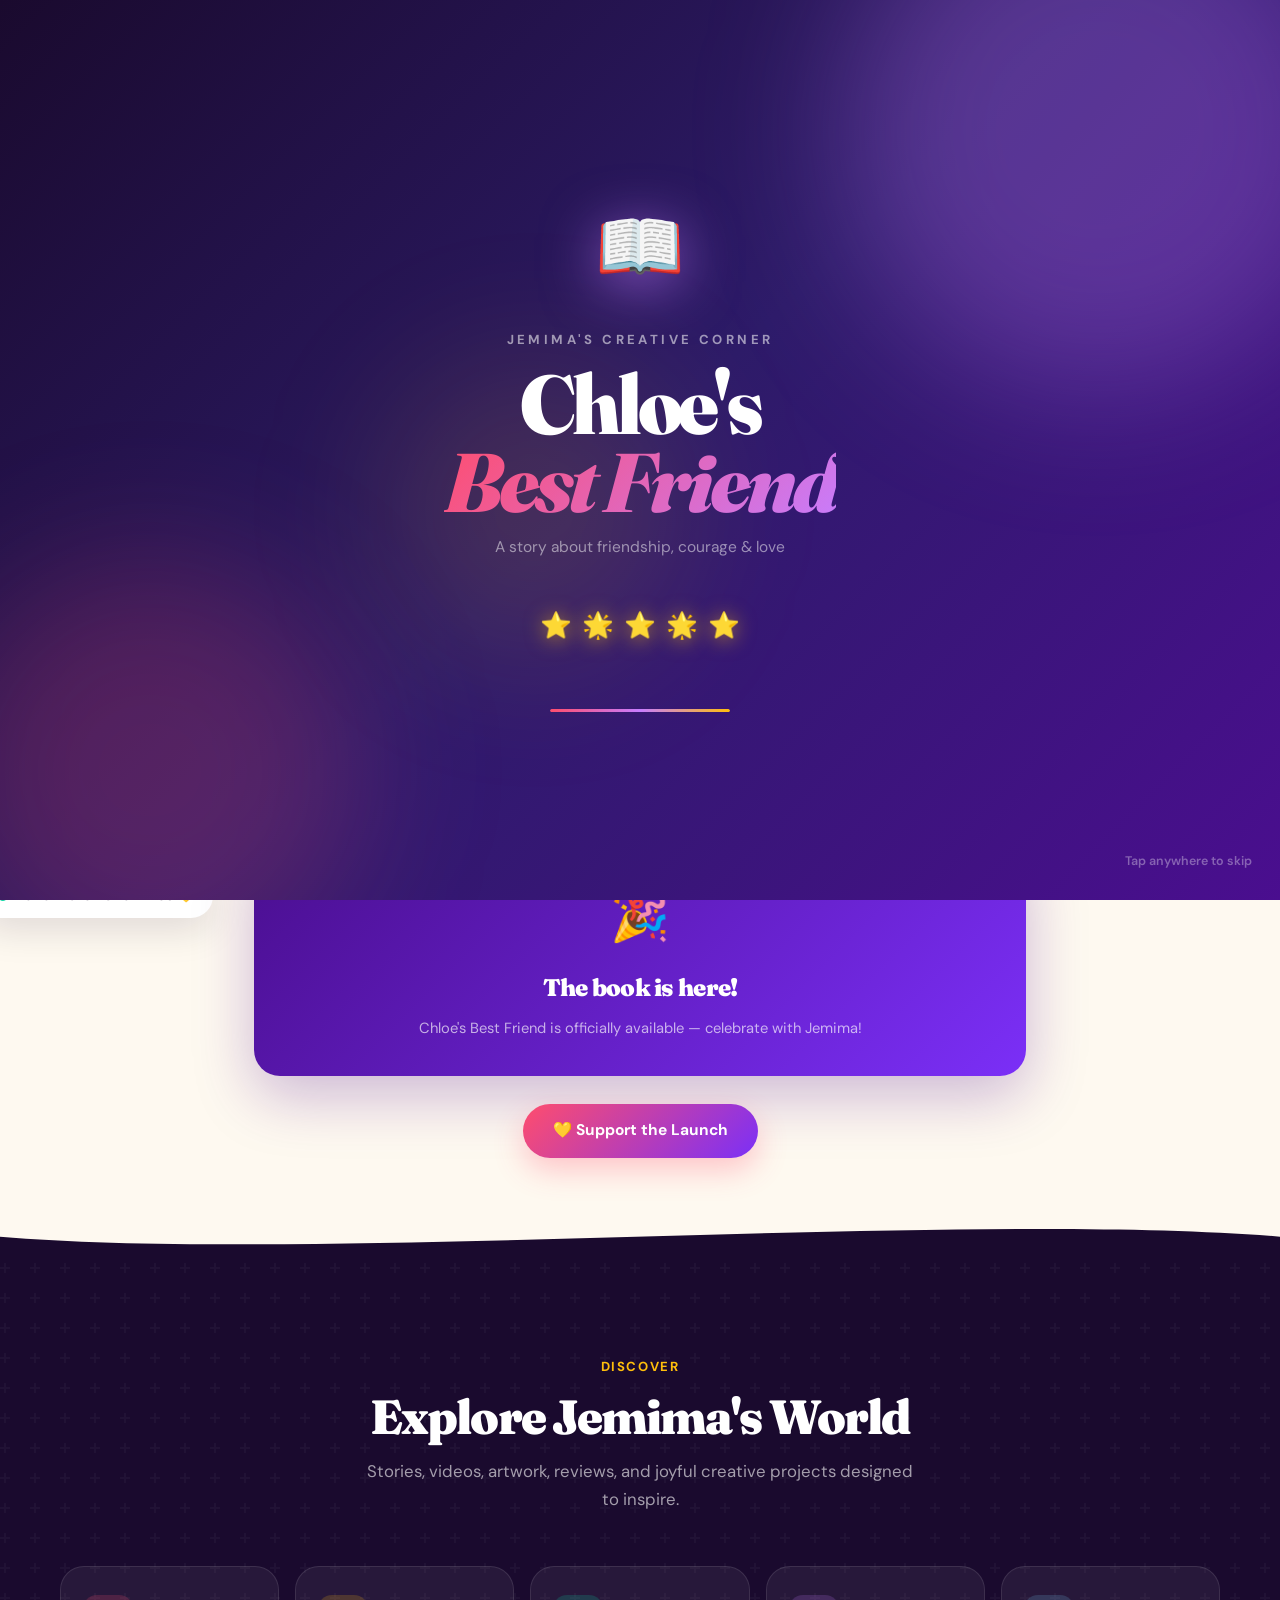
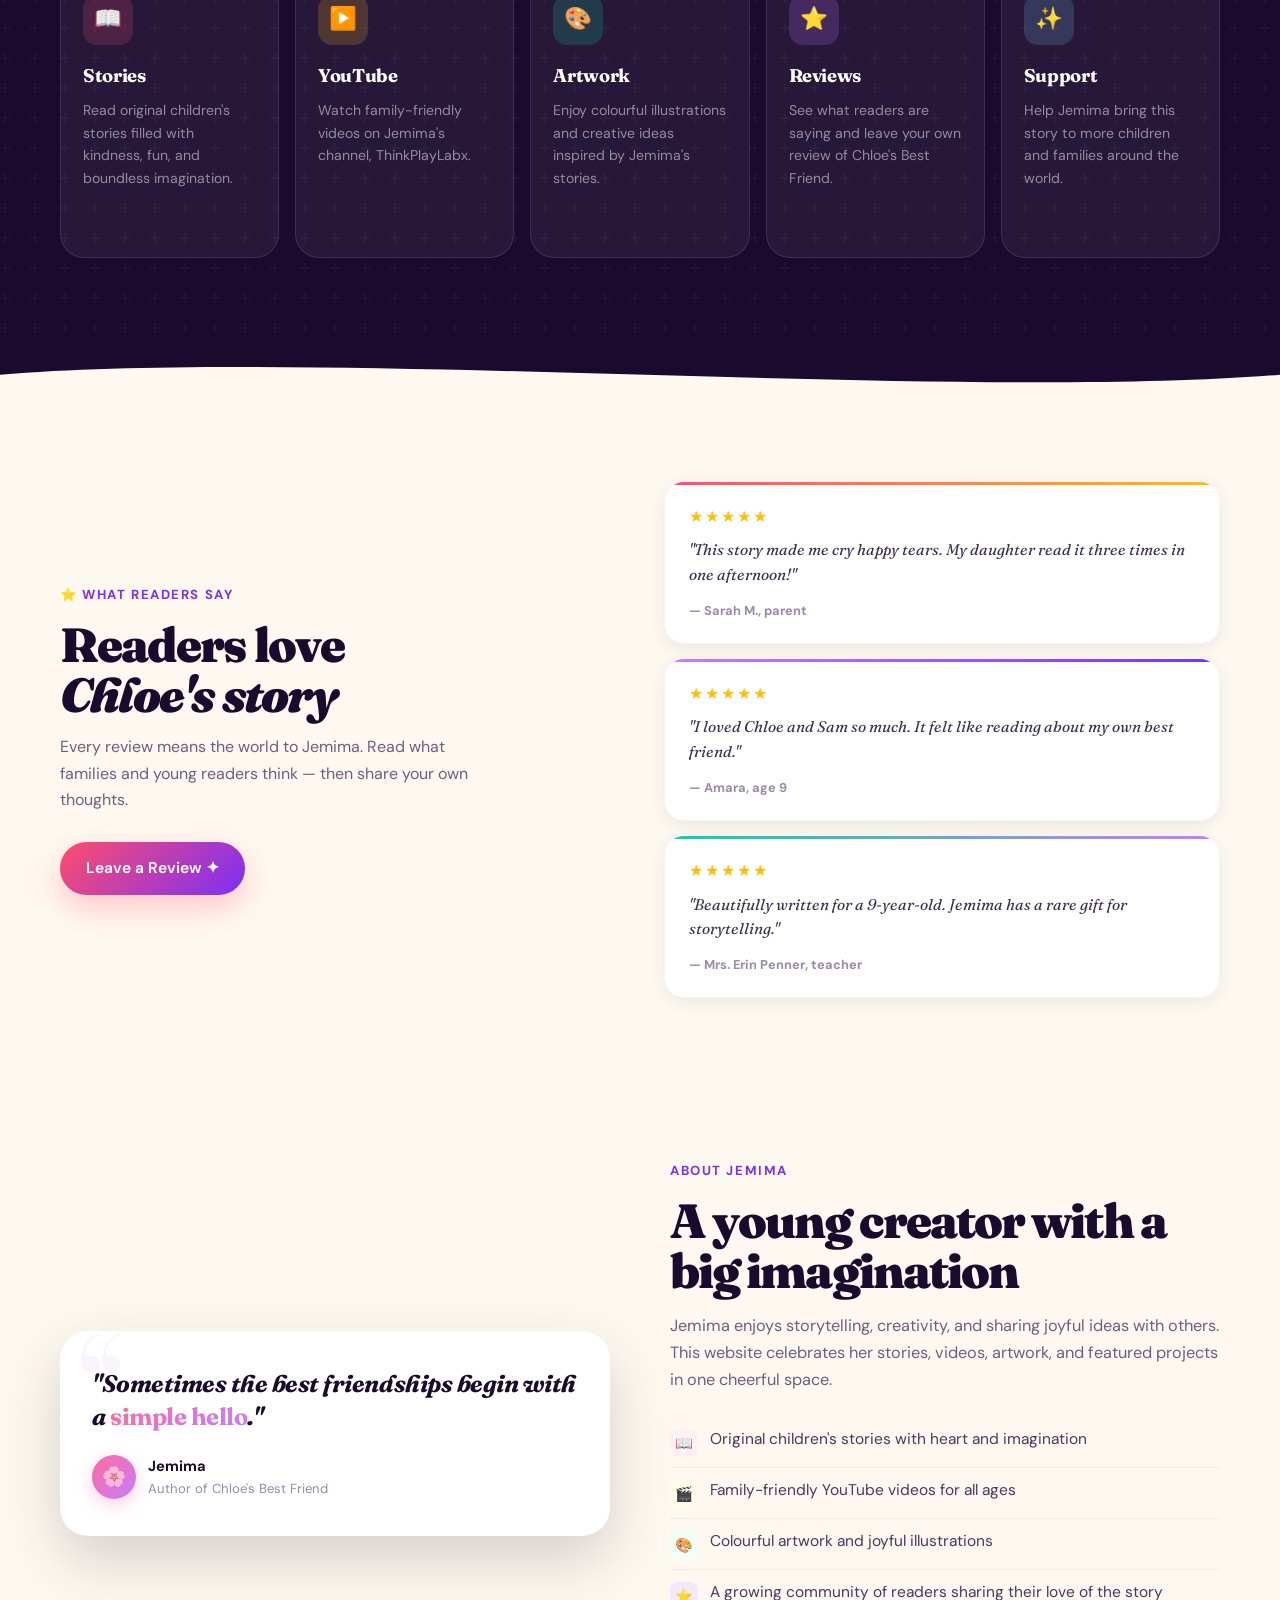
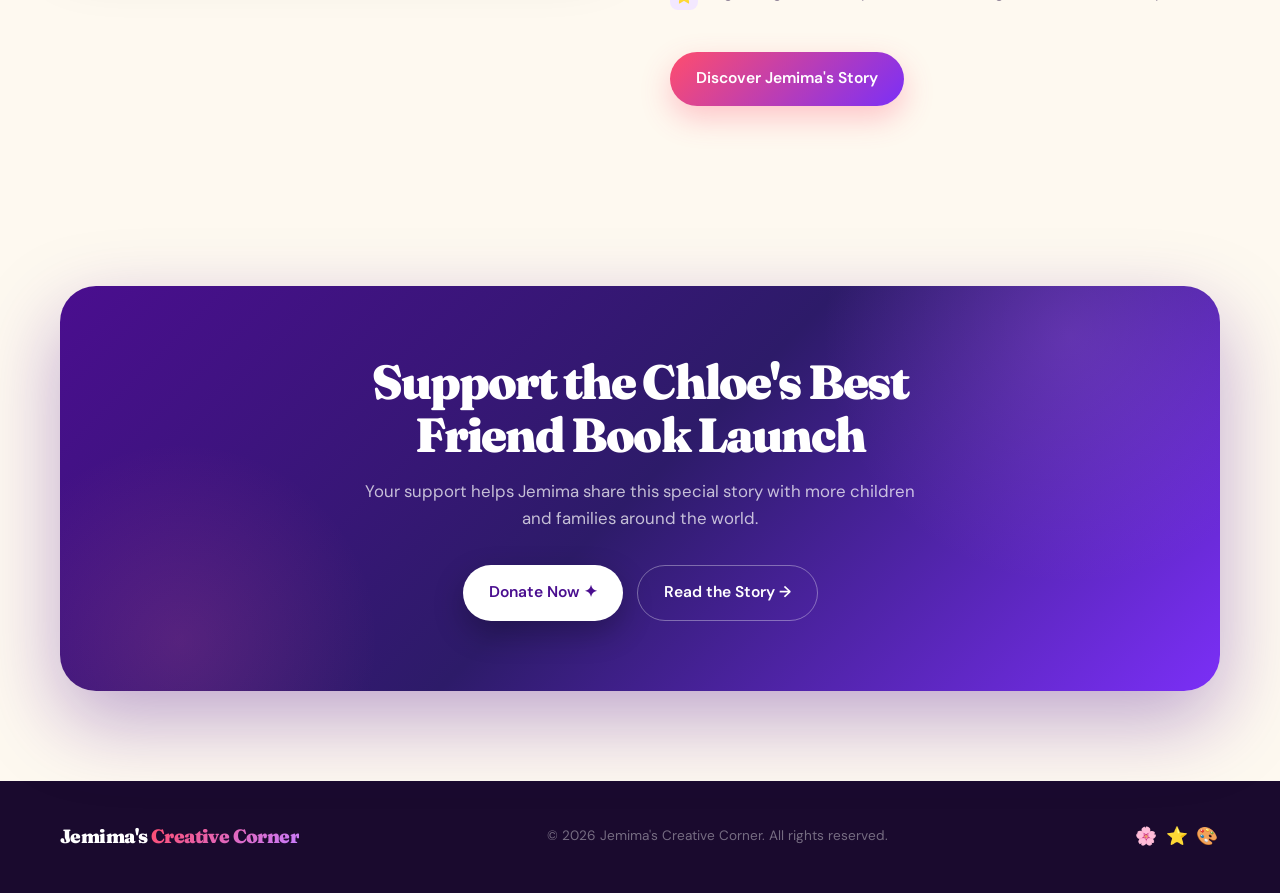
==== index.html @ b4349a03 "Update index.html" ====
<!DOCTYPE html>
<html lang="en">
<head>
  <meta charset="UTF-8" />
  <meta name="viewport" content="width=device-width, initial-scale=1.0" />
  <title>Jemima's Creative Corner</title>
  <link rel="preconnect" href="https://fonts.googleapis.com">
  <link rel="preconnect" href="https://fonts.gstatic.com" crossorigin>
  <link href="https://fonts.googleapis.com/css2?family=Fraunces:ital,wght@0,300;0,400;0,700;0,900;1,300;1,700;1,900&family=DM+Sans:wght@300;400;500;600&display=swap" rel="stylesheet">

  <!-- ══════════════════════════════════════════════
       SPLASH SCREEN STYLES
  ══════════════════════════════════════════════ -->
  <style>
    #splash-screen {
      position: fixed;
      inset: 0;
      z-index: 10000;
      background: linear-gradient(135deg, #1a0a2e 0%, #2d1b69 50%, #4a0e8f 100%);
      display: flex;
      flex-direction: column;
      align-items: center;
      justify-content: center;
      transition: opacity .75s cubic-bezier(.22,1,.36,1), transform .75s cubic-bezier(.22,1,.36,1);
      overflow: hidden;
      cursor: pointer;
    }
    #splash-screen.splash-out {
      opacity: 0;
      transform: scale(1.04);
      pointer-events: none;
    }
    .splash-particle {
      position: absolute;
      border-radius: 50%;
      background: white;
      opacity: 0;
      animation: particleFade ease-in-out infinite;
    }
    @keyframes particleFade {
      0%   { opacity: 0; transform: translateY(0) scale(0); }
      30%  { opacity: .7; }
      100% { opacity: 0; transform: translateY(-140px) scale(1.6); }
    }
    .splash-blob {
      position: absolute;
      border-radius: 50%;
      filter: blur(70px);
      animation: splashBlobDrift ease-in-out infinite alternate;
      pointer-events: none;
    }
    .splash-blob-1 { width: 520px; height: 520px; background: rgba(199,125,255,.28); top:-130px; right:-80px; animation-duration: 7s; }
    .splash-blob-2 { width: 420px; height: 420px; background: rgba(255,77,109,.2); bottom:-80px; left:-60px; animation-duration: 9s; animation-delay:1s; }
    .splash-blob-3 { width: 300px; height: 300px; background: rgba(255,190,11,.12); top:40%; left:30%; animation-duration: 11s; animation-delay:2s; }
    @keyframes splashBlobDrift { from { transform: scale(1) translate(0,0); } to { transform: scale(1.15) translate(24px,18px); } }

    .splash-inner {
      position: relative;
      z-index: 1;
      display: flex;
      flex-direction: column;
      align-items: center;
      text-align: center;
      padding: 0 28px;
    }
    .splash-book {
      font-size: 4.5rem;
      margin-bottom: 22px;
      animation: splashBookIn .9s cubic-bezier(.34,1.56,.64,1) .2s both;
      filter: drop-shadow(0 10px 28px rgba(199,125,255,.6));
    }
    @keyframes splashBookIn {
      from { transform: translateY(40px) scale(.5) rotate(-18deg); opacity: 0; }
      to   { transform: translateY(0) scale(1) rotate(0deg); opacity: 1; }
    }
    .splash-brand {
      font-family: 'DM Sans', sans-serif;
      font-size: .82rem; font-weight: 700;
      letter-spacing: .26em; text-transform: uppercase;
      color: rgba(255,255,255,.55);
      margin-bottom: 16px;
      animation: splashFadeUp .6s cubic-bezier(.22,1,.36,1) .55s both;
    }
    .splash-title {
      font-family: 'Fraunces', serif;
      font-weight: 900;
      font-size: clamp(2.8rem, 9vw, 5.2rem);
      letter-spacing: -.05em;
      line-height: .93;
      color: white;
      margin-bottom: 14px;
      animation: splashFadeUp .7s cubic-bezier(.22,1,.36,1) .7s both;
    }
    .splash-title em {
      font-style: italic;
      background: linear-gradient(135deg, #ff4d6d, #c77dff);
      -webkit-background-clip: text; -webkit-text-fill-color: transparent; background-clip: text;
    }
    .splash-tagline {
      font-size: .97rem;
      color: rgba(255,255,255,.5);
      margin-bottom: 44px;
      animation: splashFadeUp .65s cubic-bezier(.22,1,.36,1) .88s both;
    }
    .splash-stars {
      display: flex; gap: 10px;
      margin-bottom: 10px;
      animation: splashFadeUp .6s cubic-bezier(.22,1,.36,1) 1.05s both;
    }
    .splash-star {
      font-size: 1.6rem;
      animation: splashStarPulse ease-in-out infinite alternate;
      filter: drop-shadow(0 2px 10px rgba(255,190,11,.6));
    }
    .splash-star:nth-child(1){animation-duration:2.2s;}
    .splash-star:nth-child(2){animation-duration:2.9s;animation-delay:.3s;}
    .splash-star:nth-child(3){animation-duration:2.5s;animation-delay:.6s;}
    .splash-star:nth-child(4){animation-duration:3.1s;animation-delay:.15s;}
    .splash-star:nth-child(5){animation-duration:2.7s;animation-delay:.45s;}
    @keyframes splashStarPulse { from{transform:rotate(-12deg) scale(.9);}to{transform:rotate(12deg) scale(1.2);} }

    .splash-loader {
      width: 180px; height: 3px;
      background: rgba(255,255,255,.14);
      border-radius: 999px;
      overflow: hidden;
      margin-top: 52px;
      animation: splashFadeUp .5s cubic-bezier(.22,1,.36,1) 1.2s both;
    }
    .splash-loader-bar {
      height: 100%;
      background: linear-gradient(90deg, #ff4d6d, #c77dff, #ffbe0b);
      border-radius: 999px;
      width: 0%;
      animation: loaderFill 2s cubic-bezier(.22,1,.36,1) 1.2s forwards;
    }
    @keyframes loaderFill { to { width: 100%; } }
    .splash-skip {
      position: absolute;
      bottom: 28px; right: 28px;
      font-family: 'DM Sans', sans-serif;
      font-size: .78rem; font-weight: 600;
      color: rgba(255,255,255,.35);
      animation: splashFadeUp .5s cubic-bezier(.22,1,.36,1) 1.5s both;
    }
    @keyframes splashFadeUp {
      from { opacity: 0; transform: translateY(20px); }
      to   { opacity: 1; transform: translateY(0); }
    }
  </style>

  <style>
    /* ── DESIGN TOKENS ─────────────────────────────── */
    :root {
      --ink:        #1a0a2e;
      --cream:      #fef9f0;
      --blush:      #ff6b9d;
      --coral:      #ff4d6d;
      --sun:        #ffbe0b;
      --sky:        #74c7ec;
      --mint:       #06d6a0;
      --lavender:   #c77dff;
      --purple:     #7b2ff7;
      --purple-deep:#4a0e8f;
      --white:      #ffffff;
      --r-xl:  28px;
      --r-2xl: 40px;
      --r-pill:999px;
      --shadow-sm: 0 4px 16px rgba(26,10,46,.08);
      --shadow-md: 0 12px 36px rgba(26,10,46,.13);
      --shadow-lg: 0 24px 60px rgba(26,10,46,.18);
      --ease-bounce: cubic-bezier(.34,1.56,.64,1);
      --ease-out:    cubic-bezier(.22,1,.36,1);
    }

    *, *::before, *::after { box-sizing: border-box; margin: 0; padding: 0; }
    html { scroll-behavior: smooth; }
    body {
      font-family: 'DM Sans', sans-serif;
      background: var(--cream);
      color: var(--ink);
      line-height: 1.65;
      overflow-x: hidden;
      -webkit-font-smoothing: antialiased;
    }
    a { text-decoration: none; color: inherit; }
    img { max-width: 100%; display: block; }

    body::before {
      content: '';
      position: fixed; inset: 0;
      background-image: url("data:image/svg+xml,%3Csvg viewBox='0 0 256 256' xmlns='http://www.w3.org/2000/svg'%3E%3Cfilter id='noise'%3E%3CfeTurbulence type='fractalNoise' baseFrequency='0.9' numOctaves='4' stitchTiles='stitch'/%3E%3C/filter%3E%3Crect width='100%25' height='100%25' filter='url(%23noise)' opacity='0.04'/%3E%3C/svg%3E");
      pointer-events: none; z-index: 9999; opacity: .6;
    }

    .wrap { width: min(1160px, 92%); margin: auto; }

    /* ── HEADER ── */
    .site-header { position: sticky; top: 0; z-index: 200; }
    .header-inner {
      margin: 12px auto;
      width: min(1100px, 92%);
      background: rgba(255,255,255,.72);
      backdrop-filter: blur(24px) saturate(180%);
      -webkit-backdrop-filter: blur(24px) saturate(180%);
      border: 1px solid rgba(255,255,255,.8);
      border-radius: var(--r-pill);
      padding: 10px 10px 10px 26px;
      display: flex;
      justify-content: space-between;
      align-items: center;
      box-shadow: 0 8px 32px rgba(26,10,46,.10), 0 0 0 1px rgba(255,255,255,.5);
      gap: 16px;
    }
    .logo { font-family: 'Fraunces', serif; font-weight: 900; font-size: 1.3rem; color: var(--purple-deep); letter-spacing: -.03em; white-space: nowrap; flex-shrink: 0; }
    .logo span { background: linear-gradient(135deg, var(--coral), var(--lavender)); -webkit-background-clip: text; -webkit-text-fill-color: transparent; background-clip: text; }
    nav { display: flex; align-items: center; gap: 4px; flex-wrap: wrap; }
    nav a { font-size: .9rem; font-weight: 600; color: var(--ink); padding: 9px 18px; border-radius: var(--r-pill); transition: background .2s, color .2s; opacity: .75; }
    nav a:hover { background: rgba(123,47,247,.08); color: var(--purple); opacity: 1; }
    .nav-cta {
      background: linear-gradient(135deg, var(--coral), var(--purple)) !important;
      color: white !important; opacity: 1 !important;
      box-shadow: 0 6px 20px rgba(255,77,109,.3);
      transition: transform .2s var(--ease-bounce), box-shadow .2s !important;
    }
    .nav-cta:hover { transform: translateY(-2px); box-shadow: 0 10px 28px rgba(255,77,109,.4) !important; }

    /* ── HERO ── */
    .hero { position: relative; padding: 80px 0 90px; overflow: hidden; }
    .hero::before { content: ''; position: absolute; width: 700px; height: 700px; border-radius: 50%; background: radial-gradient(circle, rgba(199,125,255,.22) 0%, transparent 70%); top: -200px; right: -150px; pointer-events: none; animation: blobDrift 10s ease-in-out infinite alternate; }
    .hero::after { content: ''; position: absolute; width: 500px; height: 500px; border-radius: 50%; background: radial-gradient(circle, rgba(255,107,157,.18) 0%, transparent 70%); bottom: -150px; left: -100px; pointer-events: none; animation: blobDrift 13s ease-in-out infinite alternate-reverse; }
    @keyframes blobDrift { from { transform: translate(0,0) scale(1); } to { transform: translate(30px,20px) scale(1.06); } }

    .hero-grid { display: grid; grid-template-columns: 1fr 1fr; gap: 48px; align-items: center; position: relative; z-index: 1; }

    .hero-eyebrow { display: inline-flex; align-items: center; gap: 8px; background: linear-gradient(135deg, #fff0f5, #f3e8ff); border: 1px solid rgba(199,125,255,.3); color: var(--purple); padding: 8px 18px; border-radius: var(--r-pill); font-size: .85rem; font-weight: 600; margin-bottom: 22px; box-shadow: var(--shadow-sm); animation: slideDown .6s var(--ease-out) both; }
    .hero-eyebrow::before { content: '✦'; font-size: .7rem; animation: spin 4s linear infinite; }
    @keyframes spin { to { transform: rotate(360deg); } }

    .hero-h1 { font-family: 'Fraunces', serif; font-weight: 900; font-size: clamp(2.6rem, 5vw, 4.2rem); line-height: 1.0; letter-spacing: -.04em; color: var(--ink); margin-bottom: 20px; animation: slideDown .7s var(--ease-out) .1s both; }
    .hero-h1 em { font-style: italic; background: linear-gradient(135deg, var(--coral) 0%, var(--lavender) 100%); -webkit-background-clip: text; -webkit-text-fill-color: transparent; background-clip: text; }

    .hero-sub { font-size: 1.08rem; color: #6b6080; max-width: 500px; margin-bottom: 36px; font-weight: 400; animation: slideDown .7s var(--ease-out) .2s both; }

    .hero-btns { display: flex; gap: 14px; flex-wrap: wrap; animation: slideDown .7s var(--ease-out) .3s both; }

    /* ── BUTTONS ── */
    .btn { display: inline-flex; align-items: center; gap: 8px; padding: 14px 26px; border-radius: var(--r-pill); font-weight: 600; font-size: .975rem; font-family: 'DM Sans', sans-serif; transition: transform .25s var(--ease-bounce), box-shadow .25s; border: none; cursor: pointer; }
    .btn-primary { background: linear-gradient(135deg, var(--coral), var(--purple)); color: white; box-shadow: 0 12px 30px rgba(255,77,109,.30); }
    .btn-primary:hover { transform: translateY(-3px) scale(1.02); box-shadow: 0 18px 40px rgba(255,77,109,.38); }
    .btn-ghost { background: white; color: var(--ink); border: 1.5px solid rgba(26,10,46,.12); box-shadow: var(--shadow-sm); }
    .btn-ghost:hover { transform: translateY(-3px); box-shadow: var(--shadow-md); border-color: rgba(26,10,46,.2); }
    .btn-icon { width: 22px; height: 22px; display: inline-flex; align-items: center; justify-content: center; background: rgba(255,255,255,.25); border-radius: 50%; font-size: .75rem; }
    .btn-white { background: white; color: var(--purple-deep); box-shadow: 0 12px 30px rgba(0,0,0,.25); }
    .btn-white:hover { transform: translateY(-3px) scale(1.02); box-shadow: 0 18px 40px rgba(0,0,0,.3); }
    .btn-outline { background: transparent; color: white; border: 1.5px solid rgba(255,255,255,.35); }
    .btn-outline:hover { background: rgba(255,255,255,.1); transform: translateY(-3px); }

    /* ── HERO CARD ── */
    .hero-card { background: white; border-radius: 32px; padding: 36px; box-shadow: var(--shadow-lg), 0 0 0 1px rgba(255,255,255,.9); position: relative; overflow: hidden; animation: slideUp .8s var(--ease-out) .2s both; }
    .hero-card::before { content: ''; position: absolute; inset: 0; background: linear-gradient(135deg, rgba(255,190,11,.06), rgba(199,125,255,.08)); pointer-events: none; }
    .hero-card-badge { display: inline-flex; align-items: center; gap: 6px; background: linear-gradient(135deg, var(--sun), #ff9e00); color: #3d2000; padding: 6px 14px; border-radius: var(--r-pill); font-size: .8rem; font-weight: 700; margin-bottom: 18px; box-shadow: 0 6px 18px rgba(255,190,11,.35); }
    .hero-card h2 { font-family: 'Fraunces', serif; font-size: 2rem; font-weight: 900; letter-spacing: -.03em; color: var(--ink); margin-bottom: 12px; line-height: 1.1; }
    .hero-card p { color: #6b6080; font-size: .97rem; margin-bottom: 24px; }
    .hero-card-deco { position: absolute; bottom: -20px; right: -20px; width: 120px; height: 120px; background: linear-gradient(135deg, var(--lavender), var(--sky)); border-radius: 50%; opacity: .12; }

    /* ── FLOATING EMOJIS ── */
    .floats { position: fixed; inset: 0; pointer-events: none; z-index: 0; overflow: hidden; }
    .float { position: absolute; font-size: 1.8rem; animation: floatUp linear infinite; opacity: 0; }
    .float:nth-child(1){left:5%;  animation-duration:8s;  animation-delay:0s;   font-size:1.4rem;}
    .float:nth-child(2){left:20%; animation-duration:11s; animation-delay:2s;   font-size:2.2rem;}
    .float:nth-child(3){left:80%; animation-duration:9s;  animation-delay:1s;   font-size:1.6rem;}
    .float:nth-child(4){left:92%; animation-duration:12s; animation-delay:3.5s; font-size:1.3rem;}
    .float:nth-child(5){left:55%; animation-duration:10s; animation-delay:5s;   font-size:1.9rem;}
    @keyframes floatUp { 0%{transform:translateY(100vh) rotate(0deg);opacity:0;} 10%{opacity:.5;} 90%{opacity:.4;} 100%{transform:translateY(-120px) rotate(360deg);opacity:0;} }

    /* ── SECTION SHARED ── */
    .section { padding: 90px 0; }
    .section-eyebrow { display: inline-block; font-size: .82rem; font-weight: 700; text-transform: uppercase; letter-spacing: .12em; color: var(--purple); margin-bottom: 14px; }
    .section-title { font-family: 'Fraunces', serif; font-size: clamp(2rem, 4vw, 3rem); font-weight: 900; letter-spacing: -.04em; color: var(--ink); line-height: 1.05; margin-bottom: 16px; }
    .section-sub { color: #6b6080; font-size: 1.05rem; max-width: 560px; }
    .text-center { text-align: center; }
    .text-center .section-sub { margin: 0 auto; }

    /* ── WAVE ── */
    .wave-divider { line-height: 0; overflow: hidden; }
    .wave-divider svg { display: block; width: 100%; }

    /* ── COUNTDOWN ── */
    .countdown-section {
      background: var(--cream);
      padding: 60px 0 52px;
      position: relative;
      overflow: hidden;
    }
    .countdown-section::before {
      content: '';
      position: absolute;
      width: 600px; height: 300px; border-radius: 50%;
      background: radial-gradient(circle, rgba(199,125,255,.1) 0%, transparent 70%);
      top: -100px; right: -80px; pointer-events: none;
    }
    .countdown-inner { max-width: 820px; margin: 0 auto; padding: 0 24px; text-align: center; position: relative; z-index: 1; }

    .countdown-eyebrow {
      display: inline-flex; align-items: center; gap: 8px;
      background: linear-gradient(135deg, #fff0f5, #f3e8ff);
      border: 1px solid rgba(199,125,255,.3);
      color: var(--purple);
      padding: 7px 18px; border-radius: 999px;
      font-size: .82rem; font-weight: 700; letter-spacing: .05em;
      margin-bottom: 20px;
      box-shadow: var(--shadow-sm);
      animation: cdownPulse 2.8s ease-in-out infinite;
    }
    @keyframes cdownPulse { 0%,100%{box-shadow:0 4px 16px rgba(199,125,255,.15);}50%{box-shadow:0 4px 32px rgba(199,125,255,.4);} }

    .countdown-title { font-family: 'Fraunces', serif; font-weight: 900; font-size: clamp(1.6rem, 3.5vw, 2.4rem); letter-spacing: -.04em; color: var(--ink); line-height: 1.1; margin-bottom: 36px; }
    .countdown-title em { font-style: italic; background: linear-gradient(135deg, var(--coral), var(--lavender)); -webkit-background-clip: text; -webkit-text-fill-color: transparent; background-clip: text; }

    .countdown-grid { display: flex; align-items: center; justify-content: center; gap: 14px; flex-wrap: wrap; margin-bottom: 36px; }

    .countdown-unit {
      background: white;
      border-radius: 22px;
      padding: 24px 22px 18px;
      min-width: 116px;
      box-shadow: var(--shadow-md);
      border: 1px solid rgba(199,125,255,.1);
      position: relative; overflow: hidden;
      transition: transform .3s var(--ease-bounce);
    }
    .countdown-unit:hover { transform: translateY(-5px); }
    .countdown-unit::after { content: ''; position: absolute; top: 0; left: 0; right: 0; height: 3px; background: linear-gradient(90deg, var(--coral), var(--lavender)); }

    .unit-num {
      font-family: 'Fraunces', serif; font-weight: 900;
      font-size: 3.2rem; letter-spacing: -.06em; line-height: 1;
      background: linear-gradient(135deg, var(--purple-deep), var(--purple));
      -webkit-background-clip: text; -webkit-text-fill-color: transparent; background-clip: text;
      margin-bottom: 8px;
      transition: transform .18s var(--ease-bounce);
    }
    .unit-num.flip { transform: scale(1.2); }
    .unit-label { font-size: .72rem; font-weight: 700; text-transform: uppercase; letter-spacing: .14em; color: #b0a0c8; }
    .countdown-sep { font-family: 'Fraunces', serif; font-weight: 900; font-size: 2.6rem; color: rgba(199,125,255,.35); line-height: 1; padding-bottom: 22px; animation: sepBlink 1s step-end infinite; }
    @keyframes sepBlink { 0%,100%{opacity:1;}50%{opacity:.15;} }

    .countdown-launched { display: none; padding: 36px; background: linear-gradient(135deg, var(--purple-deep), var(--purple)); border-radius: 26px; box-shadow: 0 20px 60px rgba(74,14,143,.28); margin-bottom: 28px; }
    .countdown-launched.show { display: block; }
    .launched-emoji { font-size: 3rem; display: block; margin-bottom: 12px; }
    .launched-text { font-family: 'Fraunces', serif; font-size: 1.5rem; font-weight: 900; color: white; letter-spacing: -.03em; }
    .launched-sub { font-size: .92rem; color: rgba(255,255,255,.65); margin-top: 8px; }

    .countdown-cta { display: inline-flex; align-items: center; gap: 8px; padding: 14px 30px; border-radius: 999px; background: linear-gradient(135deg, var(--coral), var(--purple)); color: white; font-family: 'DM Sans', sans-serif; font-weight: 700; font-size: .97rem; box-shadow: 0 12px 30px rgba(255,77,109,.3); transition: transform .25s var(--ease-bounce), box-shadow .25s; text-decoration: none; }
    .countdown-cta:hover { transform: translateY(-3px); box-shadow: 0 20px 44px rgba(255,77,109,.4); }

    @media(max-width:540px){
      .countdown-unit{min-width:78px;padding:18px 12px 12px;}
      .unit-num{font-size:2.4rem;}
      .countdown-sep{font-size:1.8rem;}
    }

    /* ── EXPLORE ── */
    .explore-section { background: var(--ink); padding: 90px 0; position: relative; overflow: hidden; }
    .explore-section::before { content: ''; position: absolute; inset: 0; background: url("data:image/svg+xml,%3Csvg width='60' height='60' viewBox='0 0 60 60' xmlns='http://www.w3.org/2000/svg'%3E%3Cg fill='none' fill-rule='evenodd'%3E%3Cg fill='%23ffffff' fill-opacity='0.03'%3E%3Cpath d='M36 34v-4h-2v4h-4v2h4v4h2v-4h4v-2h-4zm0-30V0h-2v4h-4v2h4v4h2V6h4V4h-4zM6 34v-4H4v4H0v2h4v4h2v-4h4v-2H6zM6 4V0H4v4H0v2h4v4h2V6h4V4H6z'/%3E%3C/g%3E%3C/g%3E%3C/svg%3E"); }
    .explore-section .section-title { color: white; }
    .explore-section .section-eyebrow { color: var(--sun); }
    .explore-section .section-sub { color: rgba(255,255,255,.6); }

    .cards-grid { display: grid; grid-template-columns: repeat(5, 1fr); gap: 16px; margin-top: 52px; }

    .exp-card { background: rgba(255,255,255,.06); border: 1px solid rgba(255,255,255,.1); border-radius: 24px; padding: 28px 22px; transition: transform .3s var(--ease-bounce), background .3s, border-color .3s; position: relative; overflow: hidden; cursor: pointer; }
    .exp-card::after { content: ''; position: absolute; inset: 0; border-radius: 24px; opacity: 0; transition: opacity .3s; }
    .exp-card:nth-child(1)::after{background:linear-gradient(135deg,rgba(255,77,109,.15),transparent);}
    .exp-card:nth-child(2)::after{background:linear-gradient(135deg,rgba(255,190,11,.12),transparent);}
    .exp-card:nth-child(3)::after{background:linear-gradient(135deg,rgba(6,214,160,.12),transparent);}
    .exp-card:nth-child(4)::after{background:linear-gradient(135deg,rgba(199,125,255,.15),transparent);}
    .exp-card:nth-child(5)::after{background:linear-gradient(135deg,rgba(116,199,236,.15),transparent);}
    .exp-card:hover{transform:translateY(-6px);border-color:rgba(255,255,255,.25);}
    .exp-card:hover::after{opacity:1;}

    .exp-card-icon { width: 50px; height: 50px; border-radius: 14px; display: flex; align-items: center; justify-content: center; font-size: 1.4rem; margin-bottom: 16px; }
    .exp-card:nth-child(1) .exp-card-icon{background:rgba(255,77,109,.18);}
    .exp-card:nth-child(2) .exp-card-icon{background:rgba(255,190,11,.18);}
    .exp-card:nth-child(3) .exp-card-icon{background:rgba(6,214,160,.18);}
    .exp-card:nth-child(4) .exp-card-icon{background:rgba(199,125,255,.18);}
    .exp-card:nth-child(5) .exp-card-icon{background:rgba(116,199,236,.18);}

    .exp-card h3 { font-family: 'Fraunces', serif; font-size: 1.15rem; font-weight: 700; color: white; margin-bottom: 8px; letter-spacing: -.02em; }
    .exp-card p { color: rgba(255,255,255,.5); font-size: .88rem; line-height: 1.6; }
    .exp-card-arrow { display: inline-flex; align-items: center; gap: 6px; font-size: .83rem; font-weight: 600; margin-top: 16px; opacity: 0; transform: translateX(-8px); transition: opacity .3s, transform .3s; }
    .exp-card:nth-child(1) .exp-card-arrow{color:#ff8fab;}
    .exp-card:nth-child(2) .exp-card-arrow{color:var(--sun);}
    .exp-card:nth-child(3) .exp-card-arrow{color:var(--mint);}
    .exp-card:nth-child(4) .exp-card-arrow{color:var(--lavender);}
    .exp-card:nth-child(5) .exp-card-arrow{color:var(--sky);}
    .exp-card:hover .exp-card-arrow{opacity:1;transform:translateX(0);}

    /* ── REVIEWS TEASER ── */
    .reviews-teaser {
      background: var(--cream);
      padding: 80px 0 72px;
    }
    .reviews-teaser-inner {
      display: grid;
      grid-template-columns: 1fr 1fr;
      gap: 48px;
      align-items: center;
    }
    .teaser-left .section-eyebrow { display: block; margin-bottom: 14px; }
    .teaser-left .section-title { margin-bottom: 14px; }
    .teaser-left p { color: #6b6080; font-size: 1rem; margin-bottom: 28px; max-width: 420px; }

    .teaser-cards { display: flex; flex-direction: column; gap: 14px; }

    .teaser-review {
      background: white;
      border-radius: 20px;
      padding: 22px 24px;
      box-shadow: var(--shadow-sm);
      border: 1px solid rgba(199,125,255,.1);
      position: relative; overflow: hidden;
      animation: teaserFloat ease-in-out infinite alternate;
    }
    .teaser-review:nth-child(1){ animation-duration: 4s; }
    .teaser-review:nth-child(2){ animation-duration: 5.2s; animation-delay: .8s; }
    .teaser-review:nth-child(3){ animation-duration: 4.6s; animation-delay: .4s; }
    @keyframes teaserFloat { from{transform:translateY(0);}to{transform:translateY(-6px);} }

    .teaser-review::before { content: ''; position: absolute; top: 0; left: 0; right: 0; height: 3px; }
    .teaser-review:nth-child(1)::before{background:linear-gradient(90deg,var(--coral),var(--sun));}
    .teaser-review:nth-child(2)::before{background:linear-gradient(90deg,var(--lavender),var(--purple));}
    .teaser-review:nth-child(3)::before{background:linear-gradient(90deg,var(--mint),var(--lavender));}

    .teaser-stars { color: var(--sun); font-size: 1rem; letter-spacing: 2px; margin-bottom: 8px; }
    .teaser-text { font-family: 'Fraunces', serif; font-style: italic; font-size: .97rem; color: #3d2f54; line-height: 1.6; margin-bottom: 12px; }
    .teaser-author { font-size: .8rem; font-weight: 700; color: #9988b0; }

    /* ── ABOUT ── */
    .about-section { background: var(--cream); padding: 90px 0; }
    .about-grid { display: grid; grid-template-columns: 1fr 1fr; gap: 60px; align-items: center; }
    .about-quote-card { background: white; border-radius: 28px; padding: 36px 32px; box-shadow: var(--shadow-lg); position: relative; overflow: hidden; }
    .about-quote-card::before { content: '\201C'; position: absolute; top: -10px; left: 20px; font-family: 'Fraunces', serif; font-size: 10rem; color: rgba(199,125,255,.1); line-height: 1; pointer-events: none; }
    .about-quote-card blockquote { font-family: 'Fraunces', serif; font-size: 1.5rem; font-weight: 700; font-style: italic; line-height: 1.4; color: var(--ink); letter-spacing: -.02em; position: relative; }
    .about-quote-card blockquote em { background: linear-gradient(135deg, var(--blush), var(--lavender)); -webkit-background-clip: text; -webkit-text-fill-color: transparent; background-clip: text; font-style: normal; }
    .quote-attr { margin-top: 20px; display: flex; align-items: center; gap: 12px; }
    .quote-avatar { width: 44px; height: 44px; border-radius: 50%; background: linear-gradient(135deg, var(--blush), var(--lavender)); display: flex; align-items: center; justify-content: center; font-size: 1.2rem; box-shadow: 0 6px 18px rgba(255,107,157,.3); }
    .quote-name { font-weight: 700; font-size: .92rem; color: var(--ink); }
    .quote-role { font-size: .82rem; color: #9988b0; }
    .stat-chip { position: absolute; background: white; border-radius: var(--r-pill); padding: 10px 18px; box-shadow: var(--shadow-md); font-weight: 700; font-size: .9rem; white-space: nowrap; display: flex; align-items: center; gap: 8px; }
    .stat-chip:nth-child(2) { top: -20px; right: -24px; animation: floatChip 4s ease-in-out infinite; }
    .stat-chip:nth-child(3) { bottom: -18px; left: -20px; animation: floatChip 5s ease-in-out infinite .8s; }
    @keyframes floatChip { 0%,100%{transform:translateY(0);}50%{transform:translateY(-8px);} }
    .chip-dot { width: 10px; height: 10px; border-radius: 50%; }
    .about-text .section-eyebrow { display: block; margin-bottom: 14px; }
    .about-text .section-title { margin-bottom: 16px; }
    .about-text p { color: #6b6080; font-size: 1.02rem; margin-bottom: 16px; }
    .feature-list { list-style: none; margin: 24px 0 32px; }
    .feature-list li { display: flex; align-items: flex-start; gap: 12px; padding: 10px 0; color: #4a3860; font-size: .97rem; border-bottom: 1px solid rgba(0,0,0,.05); }
    .feature-list li:last-child { border: none; }
    .feature-list .fi-icon { width: 28px; height: 28px; border-radius: 8px; flex-shrink: 0; display: flex; align-items: center; justify-content: center; font-size: .9rem; margin-top: 2px; }

    /* ── CTA ── */
    .cta-section { padding: 90px 0; background: var(--cream); }
    .cta-inner { background: linear-gradient(135deg, var(--purple-deep) 0%, #2d1b69 50%, var(--purple) 100%); border-radius: 36px; padding: 70px 60px; text-align: center; position: relative; overflow: hidden; box-shadow: 0 30px 80px rgba(74,14,143,.35); }
    .cta-inner::before { content: ''; position: absolute; width: 500px; height: 500px; border-radius: 50%; background: radial-gradient(circle, rgba(199,125,255,.2) 0%, transparent 70%); top: -200px; right: -100px; }
    .cta-inner::after { content: ''; position: absolute; width: 400px; height: 400px; border-radius: 50%; background: radial-gradient(circle, rgba(255,107,157,.15) 0%, transparent 70%); bottom: -150px; left: -80px; }
    .cta-inner h2 { font-family: 'Fraunces', serif; font-size: clamp(2rem, 4vw, 3rem); font-weight: 900; letter-spacing: -.04em; color: white; margin-bottom: 16px; line-height: 1.1; position: relative; z-index: 1; }
    .cta-inner p { color: rgba(255,255,255,.72); font-size: 1.05rem; max-width: 560px; margin: 0 auto 32px; position: relative; z-index: 1; }
    .cta-btns { display: flex; gap: 14px; justify-content: center; flex-wrap: wrap; position: relative; z-index: 1; }

    /* ── FOOTER ── */
    .site-footer { background: var(--ink); padding: 40px 0; }
    .footer-inner { display: flex; justify-content: space-between; align-items: center; gap: 20px; flex-wrap: wrap; }
    .footer-logo { font-family: 'Fraunces', serif; font-weight: 900; font-size: 1.2rem; color: white; letter-spacing: -.03em; }
    .footer-logo span { background: linear-gradient(135deg, var(--coral), var(--lavender)); -webkit-background-clip: text; -webkit-text-fill-color: transparent; background-clip: text; }
    .footer-copy { font-size: .85rem; color: rgba(255,255,255,.4); }
    .footer-hearts { font-size: 1.1rem; letter-spacing: .1em; }

    /* ── ANIMATIONS ── */
    @keyframes slideDown { from{opacity:0;transform:translateY(-16px);}to{opacity:1;transform:translateY(0);} }
    @keyframes slideUp { from{opacity:0;transform:translateY(24px);}to{opacity:1;transform:translateY(0);} }
    .reveal { opacity: 0; transform: translateY(28px); transition: opacity .7s var(--ease-out), transform .7s var(--ease-out); }
    .reveal.visible { opacity: 1; transform: none; }
    .stagger > * { opacity: 0; transform: translateY(24px); transition: opacity .6s var(--ease-out), transform .6s var(--ease-out); }
    .stagger.visible > *:nth-child(1){opacity:1;transform:none;transition-delay:0s;}
    .stagger.visible > *:nth-child(2){opacity:1;transform:none;transition-delay:.08s;}
    .stagger.visible > *:nth-child(3){opacity:1;transform:none;transition-delay:.16s;}
    .stagger.visible > *:nth-child(4){opacity:1;transform:none;transition-delay:.24s;}
    .stagger.visible > *:nth-child(5){opacity:1;transform:none;transition-delay:.32s;}

    /* ── RESPONSIVE ── */
    @media(max-width:1100px){ .cards-grid{grid-template-columns:repeat(3,1fr);} }
    @media(max-width:960px){
      .hero-grid,.about-grid,.reviews-teaser-inner{grid-template-columns:1fr;gap:36px;}
      .cards-grid{grid-template-columns:1fr 1fr;}
      .cta-inner{padding:50px 32px;}
    }
    @media(max-width:640px){
      .header-inner{padding:10px 10px 10px 18px;border-radius:20px;flex-wrap:wrap;}
      nav{gap:4px;}
      nav a{padding:7px 12px;font-size:.82rem;}
      .hero{padding:50px 0 60px;}
      .cards-grid{grid-template-columns:1fr;gap:12px;}
      .cta-inner{padding:40px 22px;border-radius:24px;}
      .footer-inner{flex-direction:column;text-align:center;}
      .about-quote-card{padding:28px 22px;}
      .hero-btns{flex-direction:column;}
      .hero-btns .btn{width:100%;justify-content:center;}
      .stat-chip:nth-child(2){top:auto;right:auto;position:static;margin-bottom:10px;}
      .stat-chip:nth-child(3){position:static;margin-top:10px;}
      .about-visual{display:flex;flex-direction:column;gap:12px;}
    }
  </style>
</head>
<body>

  <!-- ══════════════════════════════════════════════
       SPLASH SCREEN
  ══════════════════════════════════════════════ -->
  <div id="splash-screen">
    <div class="splash-blob splash-blob-1"></div>
    <div class="splash-blob splash-blob-2"></div>
    <div class="splash-blob splash-blob-3"></div>
    <div class="splash-inner">
      <div class="splash-book">📖</div>
      <div class="splash-brand">Jemima's Creative Corner</div>
      <h1 class="splash-title">Chloe's<br><em>Best Friend</em></h1>
      <p class="splash-tagline">A story about friendship, courage &amp; love</p>
      <div class="splash-stars">
        <span class="splash-star">⭐</span>
        <span class="splash-star">🌟</span>
        <span class="splash-star">⭐</span>
        <span class="splash-star">🌟</span>
        <span class="splash-star">⭐</span>
      </div>
      <div class="splash-loader"><div class="splash-loader-bar"></div></div>
    </div>
    <div class="splash-skip">Tap anywhere to skip</div>
  </div>

  <!-- FLOATING EMOJIS -->
  <div class="floats" aria-hidden="true">
    <div class="float">🌸</div>
    <div class="float">⭐</div>
    <div class="float">🎨</div>
    <div class="float">📖</div>
    <div class="float">✨</div>
  </div>

  <!-- HEADER -->
  <header class="site-header">
    <div class="header-inner">
      <div class="logo">Jemima's <span>Creative Corner</span></div>
      <nav>
        <a href="index.html">Home</a>
        <a href="youtube.html">YouTube</a>
        <a href="story.html">Story</a>
        <a href="gallery.html">Gallery</a>
        <a href="reviews.html">Reviews ⭐</a>
        <a href="donate.html" class="nav-cta">Donate ✦</a>
      </nav>
    </div>
  </header>

  <!-- HERO -->
  <section class="hero">
    <div class="wrap hero-grid">
      <div class="hero-left">
        <div class="hero-eyebrow">Young Author · Creator · Storyteller</div>
        <h1 class="hero-h1">Where <em>stories</em><br>come to life</h1>
        <p class="hero-sub">A joyful space where Jemima shares her stories, artwork, imagination, and creative projects with children and families everywhere.</p>
        <div class="hero-btns">
          <a href="story.html" class="btn btn-primary">
            Read Chloe's Best Friend
            <span class="btn-icon">→</span>
          </a>
          <a href="youtube.html" class="btn btn-ghost">▶&nbsp;&nbsp;Watch on YouTube</a>
        </div>
      </div>

      <div class="hero-card">
        <div class="hero-card-badge">⭐ Featured Project</div>
        <h2>Chloe's Best Friend</h2>
        <p>A heartwarming children's story about <strong>friendship, kindness</strong>, and the power of saying hello — written with love by Jemima.</p>
        <a href="donate.html" class="btn btn-primary">Support the Book Launch</a>
        <div class="hero-card-deco"></div>
      </div>
    </div>
  </section>

  <!-- ══════════════════════════════════════════════
       COUNTDOWN TIMER
  ══════════════════════════════════════════════ -->
  <section class="countdown-section">
    <div class="countdown-inner reveal">
      <div class="countdown-eyebrow">🚀 Book Launch — March 14, 2026</div>
      <h2 class="countdown-title"><em>Chloe's Best Friend</em> arrives in</h2>

      <div class="countdown-launched" id="countdownLaunched">
        <span class="launched-emoji">🎉</span>
        <div class="launched-text">The book is here!</div>
        <div class="launched-sub">Chloe's Best Friend is officially available — celebrate with Jemima!</div>
      </div>

      <div class="countdown-grid" id="countdownGrid">
        <div class="countdown-unit">
          <div class="unit-num" id="cd-days">--</div>
          <div class="unit-label">Days</div>
        </div>
        <div class="countdown-sep">:</div>
        <div class="countdown-unit">
          <div class="unit-num" id="cd-hours">--</div>
          <div class="unit-label">Hours</div>
        </div>
        <div class="countdown-sep">:</div>
        <div class="countdown-unit">
          <div class="unit-num" id="cd-mins">--</div>
          <div class="unit-label">Minutes</div>
        </div>
        <div class="countdown-sep">:</div>
        <div class="countdown-unit">
          <div class="unit-num" id="cd-secs">--</div>
          <div class="unit-label">Seconds</div>
        </div>
      </div>

      <a href="donate.html" class="countdown-cta">💛 Support the Launch</a>
    </div>
  </section>

  <!-- WAVE -->
  <div class="wave-divider" style="background:var(--cream);">
    <svg viewBox="0 0 1440 60" preserveAspectRatio="none" xmlns="http://www.w3.org/2000/svg">
      <path fill="#1a0a2e" d="M0,30 C360,60 1080,0 1440,30 L1440,60 L0,60 Z"/>
    </svg>
  </div>

  <!-- EXPLORE — now 5 cards including Reviews -->
  <section class="explore-section">
    <div class="wrap">
      <div class="text-center reveal">
        <span class="section-eyebrow">Discover</span>
        <h2 class="section-title">Explore Jemima's World</h2>
        <p class="section-sub">Stories, videos, artwork, reviews, and joyful creative projects designed to inspire.</p>
      </div>

      <div class="cards-grid stagger">
        <a class="exp-card" href="story.html">
          <div class="exp-card-icon">📖</div>
          <h3>Stories</h3>
          <p>Read original children's stories filled with kindness, fun, and boundless imagination.</p>
          <div class="exp-card-arrow">Read now →</div>
        </a>
        <a class="exp-card" href="youtube.html">
          <div class="exp-card-icon">▶️</div>
          <h3>YouTube</h3>
          <p>Watch family-friendly videos on Jemima's channel, ThinkPlayLabx.</p>
          <div class="exp-card-arrow">Watch now →</div>
        </a>
        <a class="exp-card" href="gallery.html">
          <div class="exp-card-icon">🎨</div>
          <h3>Artwork</h3>
          <p>Enjoy colourful illustrations and creative ideas inspired by Jemima's stories.</p>
          <div class="exp-card-arrow">View gallery →</div>
        </a>
        <a class="exp-card" href="reviews.html">
          <div class="exp-card-icon">⭐</div>
          <h3>Reviews</h3>
          <p>See what readers are saying and leave your own review of Chloe's Best Friend.</p>
          <div class="exp-card-arrow">Read reviews →</div>
        </a>
        <a class="exp-card" href="donate.html">
          <div class="exp-card-icon">✨</div>
          <h3>Support</h3>
          <p>Help Jemima bring this story to more children and families around the world.</p>
          <div class="exp-card-arrow">Donate →</div>
        </a>
      </div>
    </div>
  </section>

  <!-- WAVE reverse -->
  <div class="wave-divider" style="background:#1a0a2e;">
    <svg viewBox="0 0 1440 60" preserveAspectRatio="none" xmlns="http://www.w3.org/2000/svg">
      <path fill="#fef9f0" d="M0,30 C360,0 1080,60 1440,30 L1440,60 L0,60 Z"/>
    </svg>
  </div>

  <!-- REVIEWS TEASER -->
  <section class="reviews-teaser">
    <div class="wrap reviews-teaser-inner">
      <div class="teaser-left reveal">
        <span class="section-eyebrow">⭐ What Readers Say</span>
        <h2 class="section-title">Readers love<br><em>Chloe's story</em></h2>
        <p>Every review means the world to Jemima. Read what families and young readers think — then share your own thoughts.</p>
        <a href="reviews.html" class="btn btn-primary">Leave a Review ✦</a>
      </div>

      <div class="teaser-cards reveal">
        <div class="teaser-review">
          <div class="teaser-stars">★★★★★</div>
          <div class="teaser-text">"This story made me cry happy tears. My daughter read it three times in one afternoon!"</div>
          <div class="teaser-author">— Sarah M., parent</div>
        </div>
        <div class="teaser-review">
          <div class="teaser-stars">★★★★★</div>
          <div class="teaser-text">"I loved Chloe and Sam so much. It felt like reading about my own best friend."</div>
          <div class="teaser-author">— Amara, age 9</div>
        </div>
        <div class="teaser-review">
          <div class="teaser-stars">★★★★★</div>
          <div class="teaser-text">"Beautifully written for a 9-year-old. Jemima has a rare gift for storytelling."</div>
          <div class="teaser-author">— Mrs. Erin Penner, teacher</div>
        </div>
      </div>
    </div>
  </section>

  <!-- ABOUT -->
  <section class="about-section">
    <div class="wrap about-grid">
      <div class="about-visual reveal">
        <div class="about-quote-card">
          <blockquote>
            "Sometimes the best friendships begin with a <em>simple hello</em>."
          </blockquote>
          <div class="quote-attr">
            <div class="quote-avatar">🌸</div>
            <div>
              <div class="quote-name">Jemima</div>
              <div class="quote-role">Author of Chloe's Best Friend</div>
            </div>
          </div>
        </div>
        <div class="stat-chip">
          <div class="chip-dot" style="background:var(--coral);"></div>
          Book launch March 14 🎉
        </div>
        <div class="stat-chip">
          <div class="chip-dot" style="background:var(--mint);"></div>
          For children &amp; families 💛
        </div>
      </div>

      <div class="about-text reveal">
        <span class="section-eyebrow">About Jemima</span>
        <h2 class="section-title">A young creator with a big imagination</h2>
        <p>Jemima enjoys storytelling, creativity, and sharing joyful ideas with others. This website celebrates her stories, videos, artwork, and featured projects in one cheerful space.</p>
        <ul class="feature-list">
          <li><div class="fi-icon" style="background:#fff0f5;">📖</div>Original children's stories with heart and imagination</li>
          <li><div class="fi-icon" style="background:#fffbe6;">🎬</div>Family-friendly YouTube videos for all ages</li>
          <li><div class="fi-icon" style="background:#f0fff8;">🎨</div>Colourful artwork and joyful illustrations</li>
          <li><div class="fi-icon" style="background:#f3e8ff;">⭐</div>A growing community of readers sharing their love of the story</li>
        </ul>
        <a href="story.html" class="btn btn-primary">Discover Jemima's Story</a>
      </div>
    </div>
  </section>

  <!-- CTA -->
  <section class="cta-section">
    <div class="wrap">
      <div class="cta-inner reveal">
        <h2>Support the Chloe's Best<br>Friend Book Launch</h2>
        <p>Your support helps Jemima share this special story with more children and families around the world.</p>
        <div class="cta-btns">
          <a href="donate.html" class="btn btn-white">Donate Now ✦</a>
          <a href="story.html" class="btn btn-outline">Read the Story →</a>
        </div>
      </div>
    </div>
  </section>

  <!-- FOOTER -->
  <footer class="site-footer">
    <div class="wrap footer-inner">
      <div class="footer-logo">Jemima's <span>Creative Corner</span></div>
      <div class="footer-copy">© 2026 Jemima's Creative Corner. All rights reserved.</div>
      <div class="footer-hearts">🌸 ⭐ 🎨</div>
    </div>
  </footer>

  <!-- ══════════════════════════════════════════════
       SPLASH SCREEN SCRIPT
  ══════════════════════════════════════════════ -->
  <script>
  (function() {
    const splash = document.getElementById('splash-screen');
    if (!splash) return;

    // Generate floating particles
    for (let i = 0; i < 26; i++) {
      const p = document.createElement('div');
      p.className = 'splash-particle';
      const size = Math.random() * 5 + 2;
      p.style.cssText = `
        width:${size}px;height:${size}px;
        left:${Math.random()*100}%;
        top:${Math.random()*100}%;
        animation-duration:${Math.random()*3+2}s;
        animation-delay:${Math.random()*2}s;
      `;
      splash.appendChild(p);
    }

    // Show once per session
    const lastSplash = sessionStorage.getItem('jcc-splash');
    if (lastSplash && Date.now() - parseInt(lastSplash) < 1800000) {
      splash.style.display = 'none';
      return;
    }
    sessionStorage.setItem('jcc-splash', Date.now());

    function dismiss() {
      splash.classList.add('splash-out');
      setTimeout(() => { splash.style.display = 'none'; }, 780);
    }

    // Auto dismiss after 3s
    setTimeout(dismiss, 3000);
    // Click/tap to skip
    splash.addEventListener('click', dismiss);
  })();
  </script>

  <!-- ══════════════════════════════════════════════
       COUNTDOWN SCRIPT
  ══════════════════════════════════════════════ -->
  <script>
  (function() {
    const LAUNCH = new Date('2026-03-14T00:00:00').getTime();
    const els = {
      days:  document.getElementById('cd-days'),
      hours: document.getElementById('cd-hours'),
      mins:  document.getElementById('cd-mins'),
      secs:  document.getElementById('cd-secs'),
    };
    function pad(n){ return String(Math.max(0,n)).padStart(2,'0'); }
    function animFlip(el, val) {
      if (el && el.textContent !== val) {
        el.classList.add('flip');
        el.textContent = val;
        setTimeout(() => el.classList.remove('flip'), 200);
      }
    }
    function tick() {
      const diff = LAUNCH - Date.now();
      if (diff <= 0) {
        document.getElementById('countdownGrid').style.display = 'none';
        document.getElementById('countdownLaunched').classList.add('show');
        return;
      }
      animFlip(els.days,  pad(Math.floor(diff/86400000)));
      animFlip(els.hours, pad(Math.floor((diff%86400000)/3600000)));
      animFlip(els.mins,  pad(Math.floor((diff%3600000)/60000)));
      animFlip(els.secs,  pad(Math.floor((diff%60000)/1000)));
    }
    tick();
    setInterval(tick, 1000);
  })();
  </script>

  <!-- ══════════════════════════════════════════════
       SCROLL REVEAL
  ══════════════════════════════════════════════ -->
  <script>
    const observer = new IntersectionObserver((entries) => {
      entries.forEach(e => { if (e.isIntersecting) e.target.classList.add('visible'); });
    }, { threshold: 0.1 });
    document.querySelectorAll('.reveal, .stagger').forEach(el => observer.observe(el));
  </script>

</body>
</html>
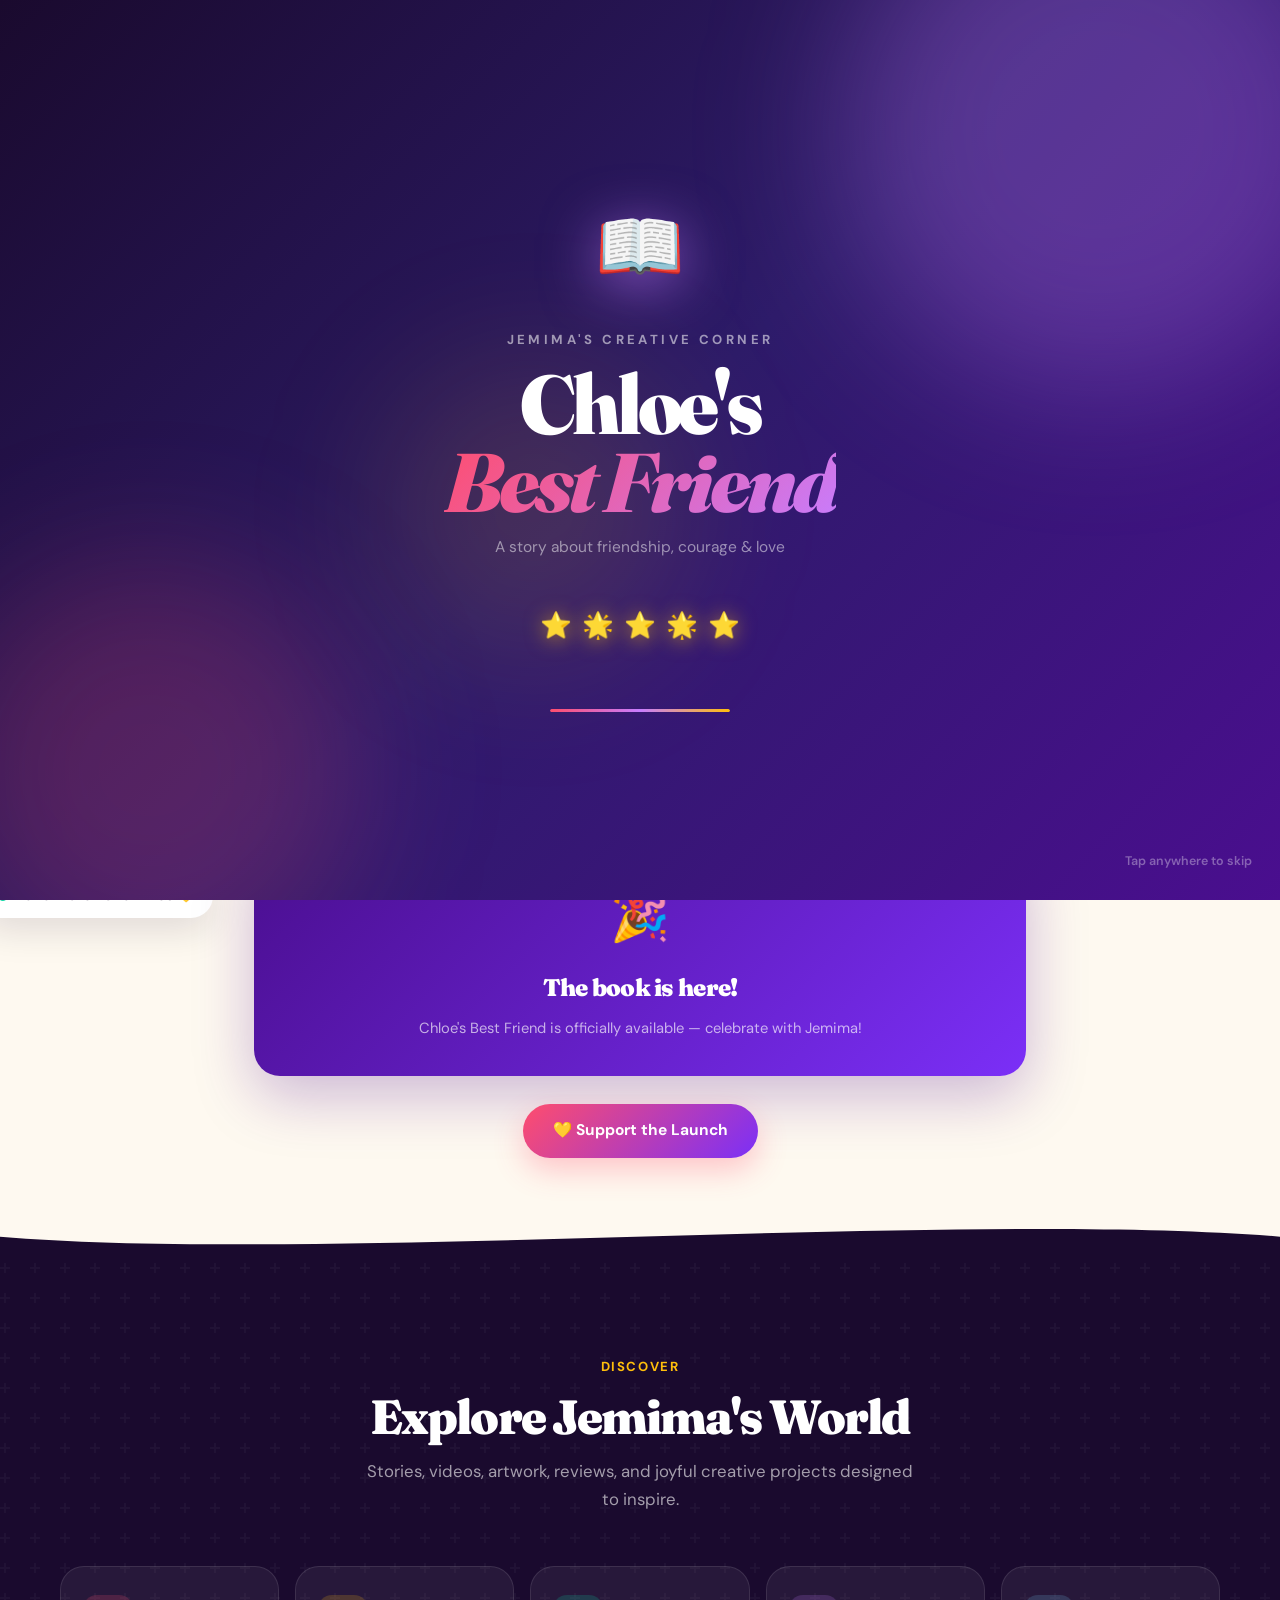
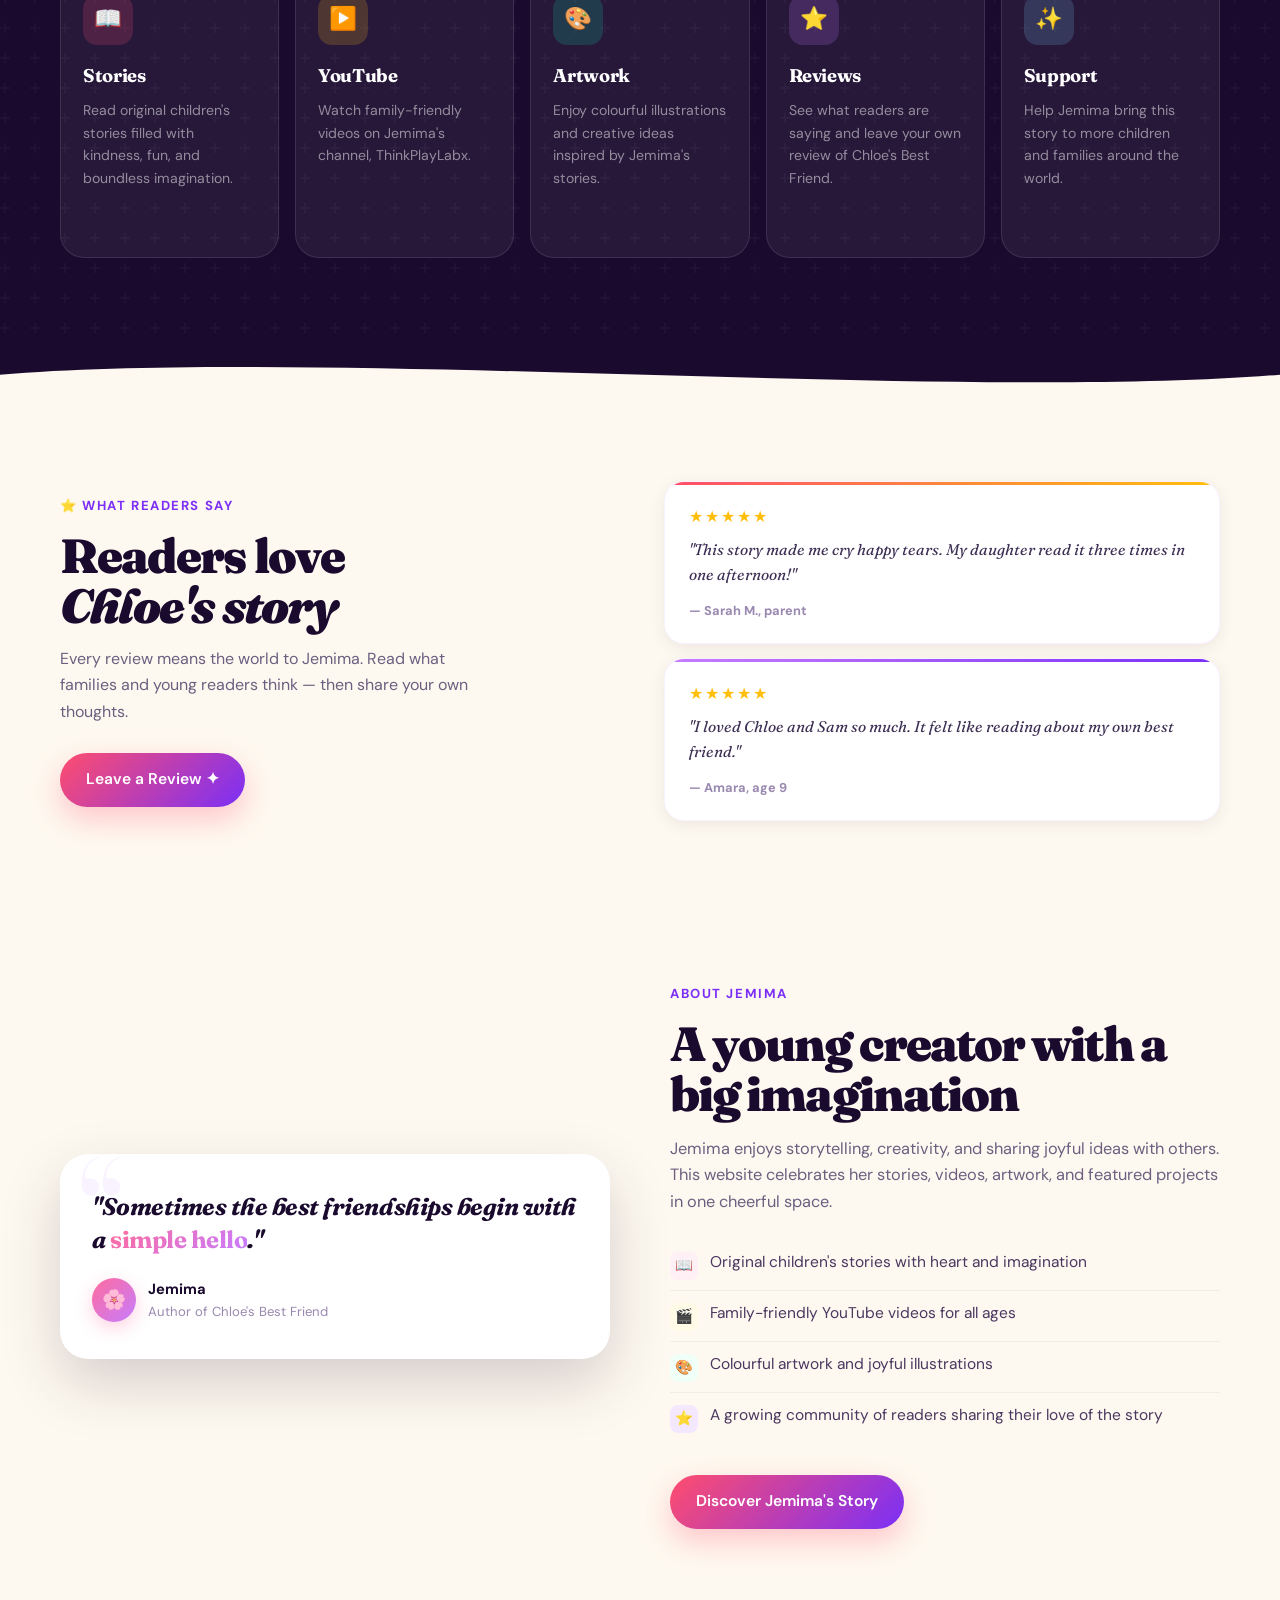
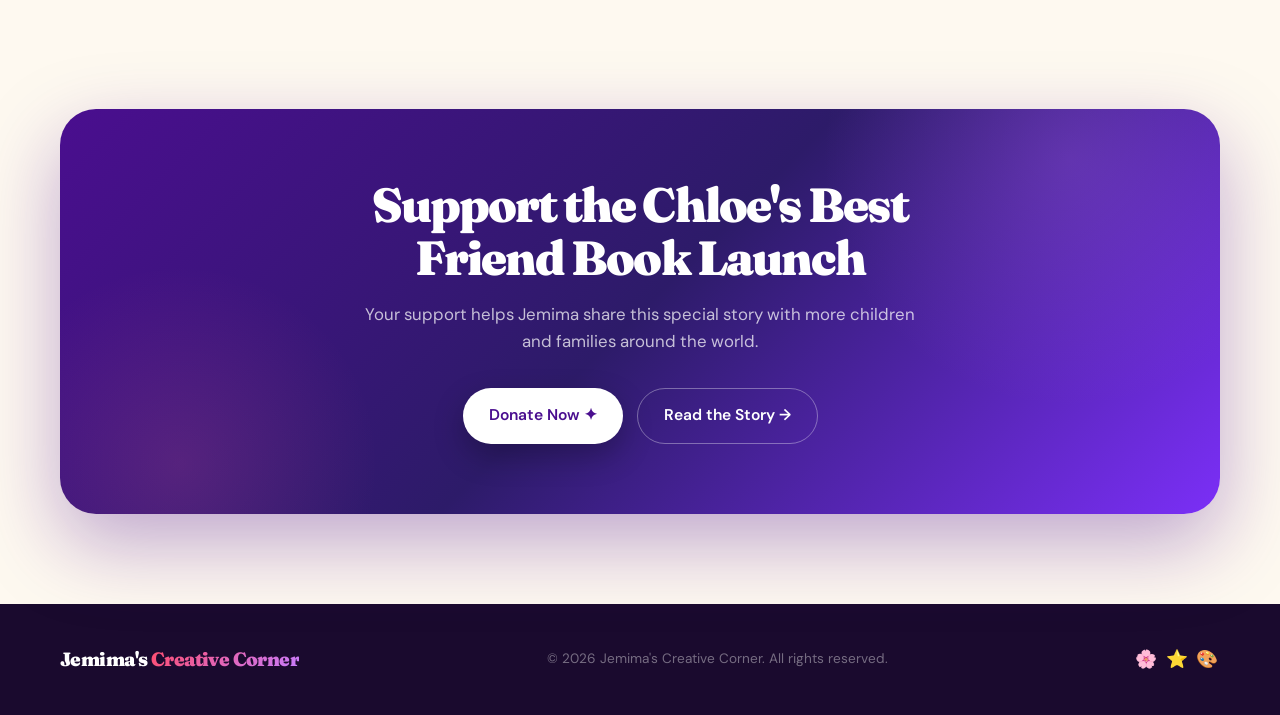
==== commit 382d605f: "Update index.html" ====
--- a/index.html
+++ b/index.html
@@ -709,11 +709,6 @@
           <div class="teaser-text">"I loved Chloe and Sam so much. It felt like reading about my own best friend."</div>
           <div class="teaser-author">— Amara, age 9</div>
         </div>
-        <div class="teaser-review">
-          <div class="teaser-stars">★★★★★</div>
-          <div class="teaser-text">"Beautifully written for a 9-year-old. Jemima has a rare gift for storytelling."</div>
-          <div class="teaser-author">— Mrs. Erin Penner, teacher</div>
-        </div>
       </div>
     </div>
   </section>
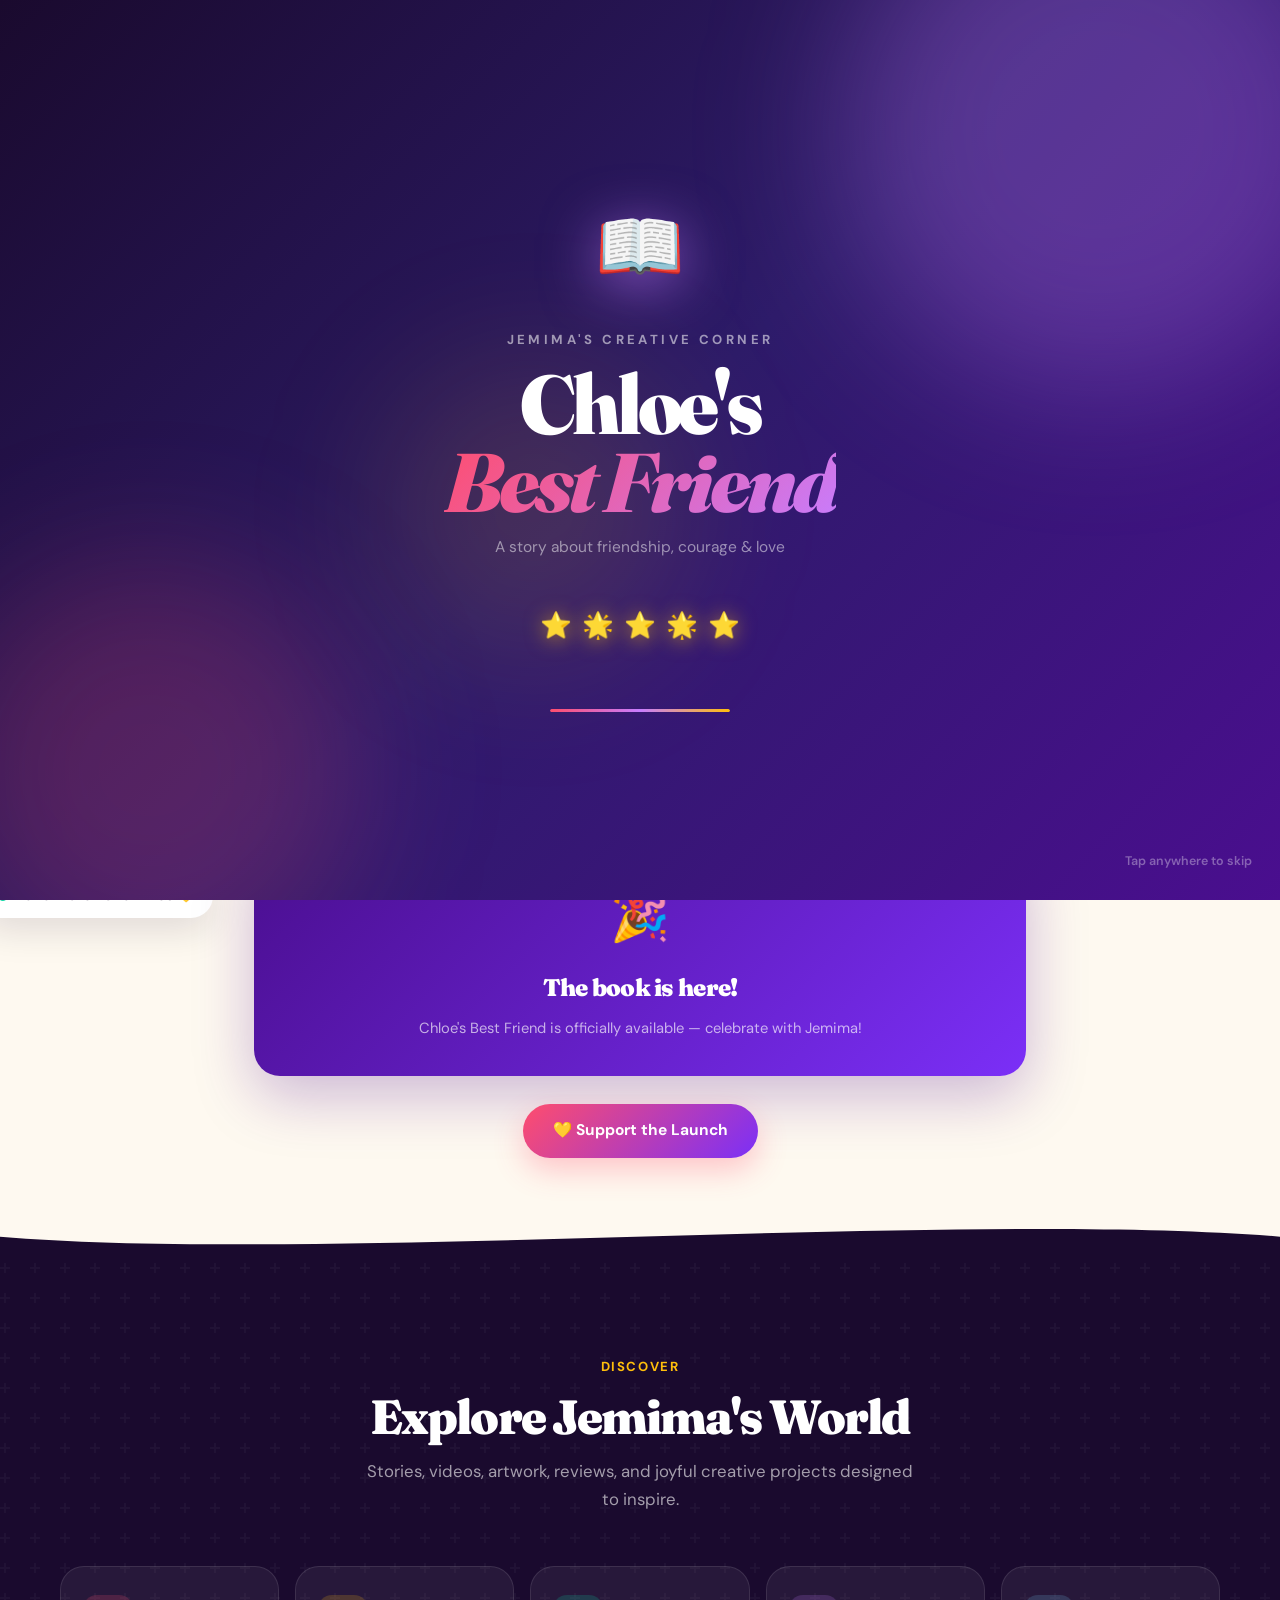
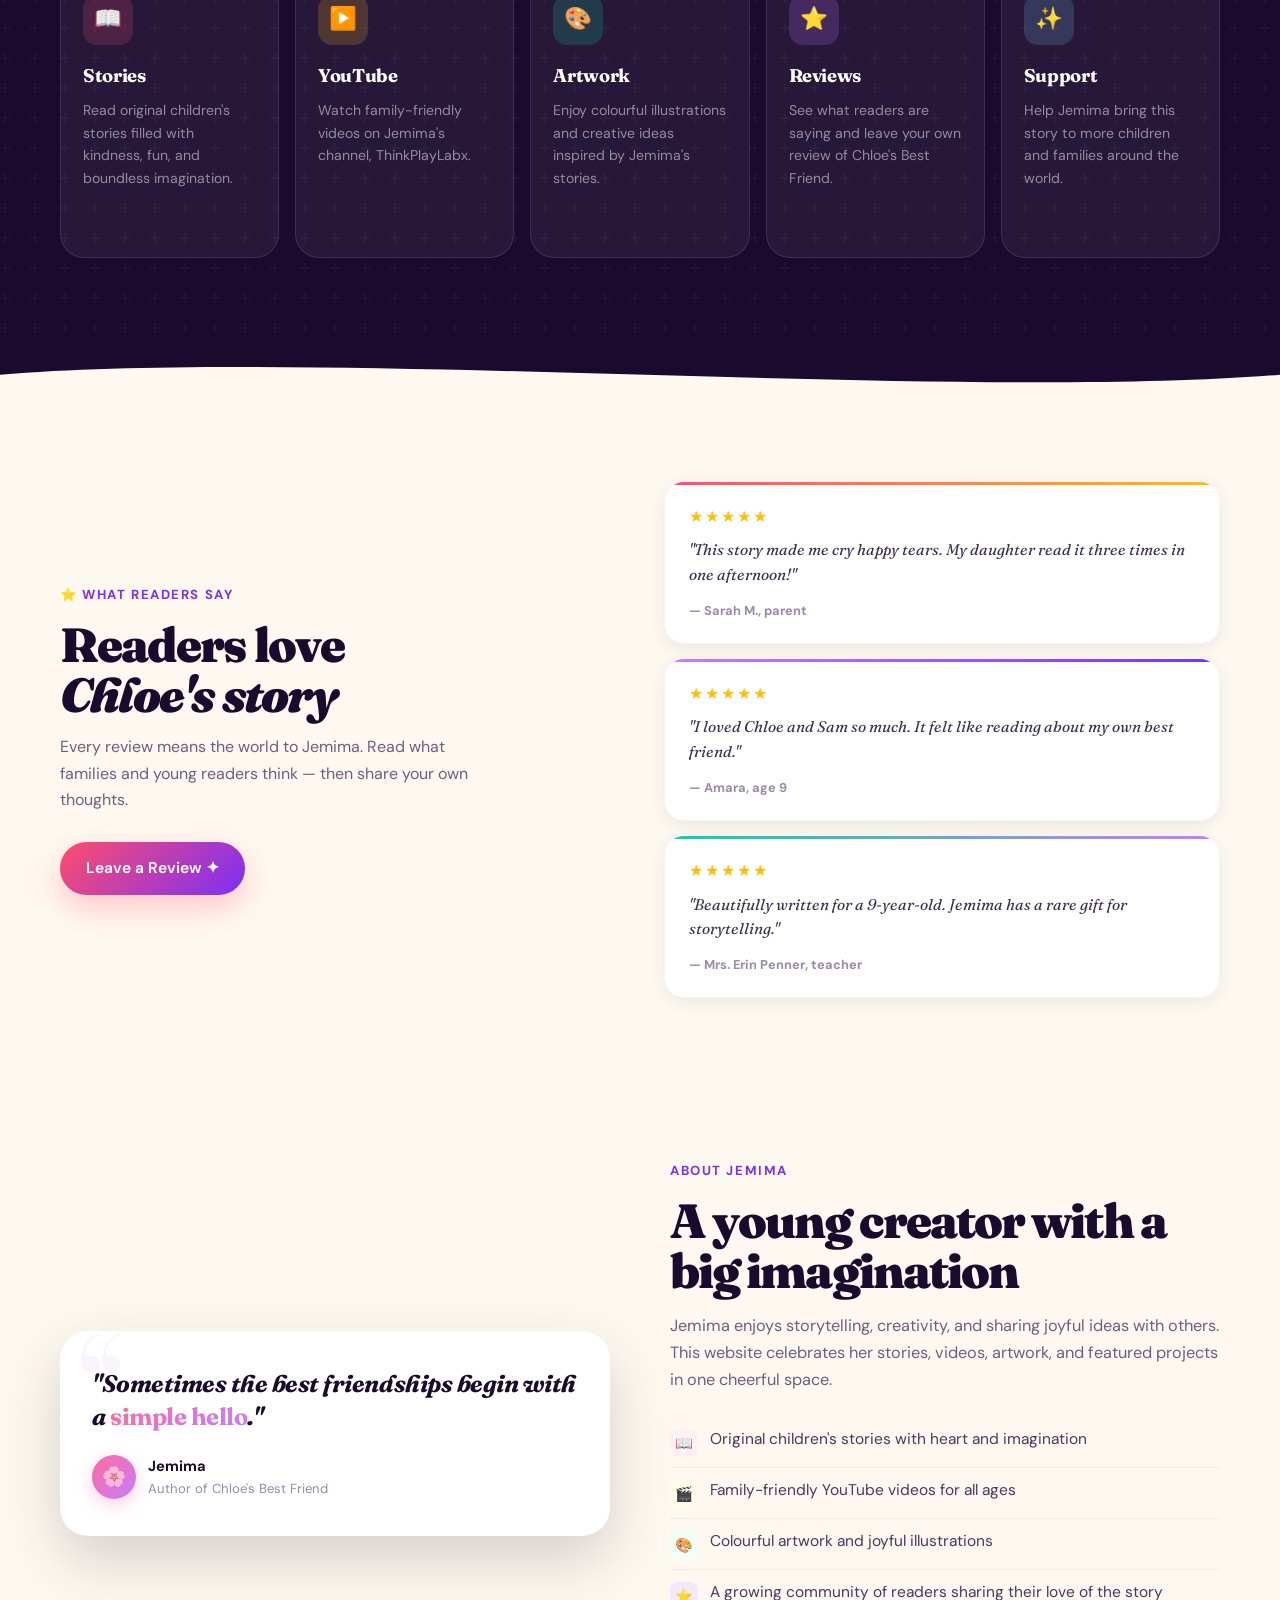
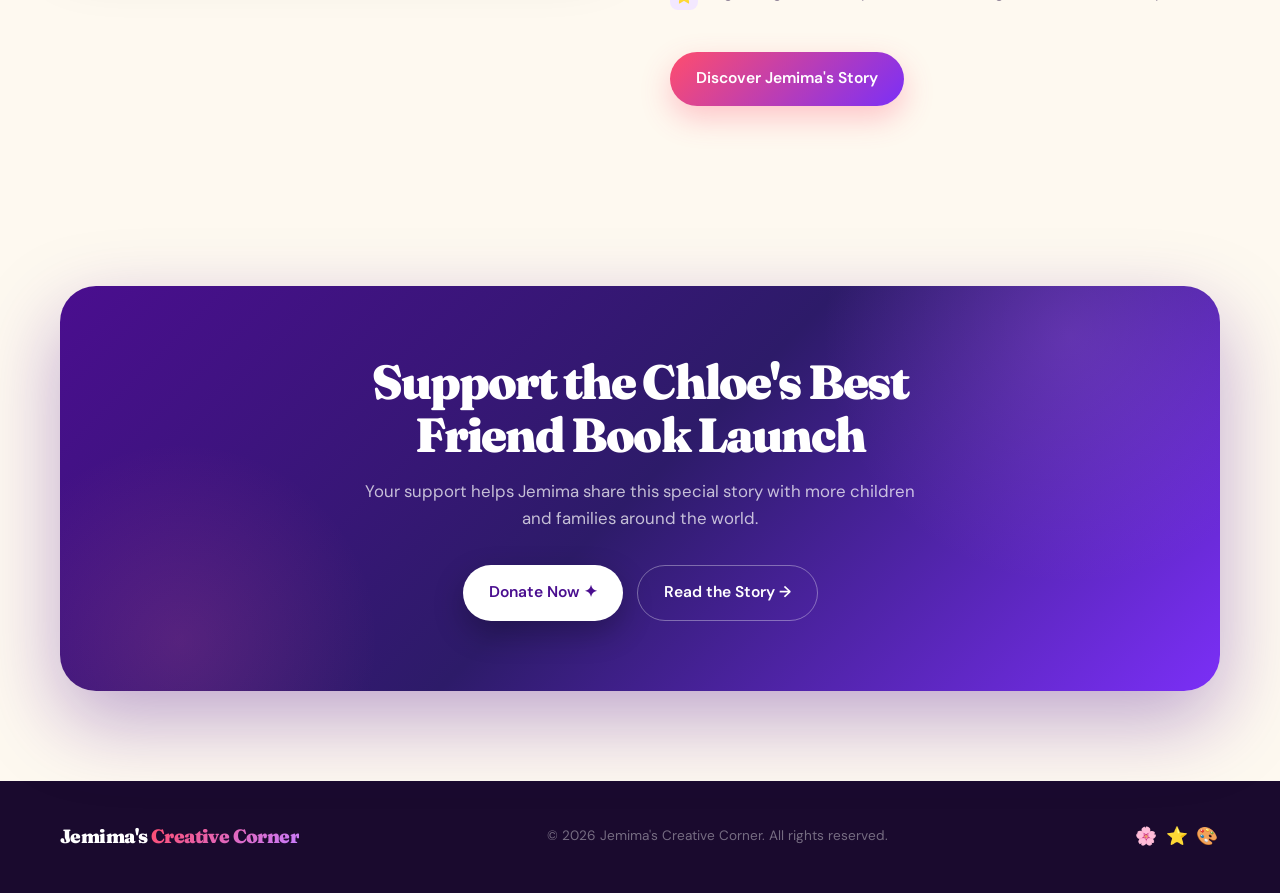
==== commit 45b12b1b: "Update index.html" ====
--- a/index.html
+++ b/index.html
@@ -436,6 +436,12 @@
     .teaser-stars { color: var(--sun); font-size: 1rem; letter-spacing: 2px; margin-bottom: 8px; }
     .teaser-text { font-family: 'Fraunces', serif; font-style: italic; font-size: .97rem; color: #3d2f54; line-height: 1.6; margin-bottom: 12px; }
     .teaser-author { font-size: .8rem; font-weight: 700; color: #9988b0; }
+    .teaser-empty { text-align: center; padding: 32px 20px; opacity: .6; font-size: .95rem; color: #9988b0; }
+    .teaser-empty a { color: var(--purple); font-weight: 700; }
+    .teaser-loading { display: flex; align-items: center; justify-content: center; min-height: 100px; background: white !important; }
+    .teaser-loading-inner { display: flex; align-items: center; gap: 10px; color: #9988b0; font-size: .88rem; font-weight: 600; }
+    .teaser-spinner { width: 18px; height: 18px; border: 2px solid rgba(123,47,247,.2); border-top-color: var(--purple); border-radius: 50%; animation: spin .7s linear infinite; }
+    @keyframes spin { to { transform: rotate(360deg); } }
 
     /* ── ABOUT ── */
     .about-section { background: var(--cream); padding: 90px 0; }
@@ -595,7 +601,7 @@
   ══════════════════════════════════════════════ -->
   <section class="countdown-section">
     <div class="countdown-inner reveal">
-      <div class="countdown-eyebrow">🚀 Book Launch — March 14, 2026</div>
+      <div class="countdown-eyebrow">🚀 Book Launch — March 14, 2026 at 4 PM PST</div>
       <h2 class="countdown-title"><em>Chloe's Best Friend</em> arrives in</h2>
 
       <div class="countdown-launched" id="countdownLaunched">
@@ -709,6 +715,11 @@
           <div class="teaser-text">"I loved Chloe and Sam so much. It felt like reading about my own best friend."</div>
           <div class="teaser-author">— Amara, age 9</div>
         </div>
+        <div class="teaser-review">
+          <div class="teaser-stars">★★★★★</div>
+          <div class="teaser-text">"Beautifully written for a 9-year-old. Jemima has a rare gift for storytelling."</div>
+          <div class="teaser-author">— Mrs. Erin Penner, teacher</div>
+        </div>
       </div>
     </div>
   </section>
@@ -825,7 +836,7 @@
   ══════════════════════════════════════════════ -->
   <script>
   (function() {
-    const LAUNCH = new Date('2026-03-14T00:00:00').getTime();
+    const LAUNCH = new Date('2026-03-14T16:00:00-08:00').getTime();
     const els = {
       days:  document.getElementById('cd-days'),
       hours: document.getElementById('cd-hours'),
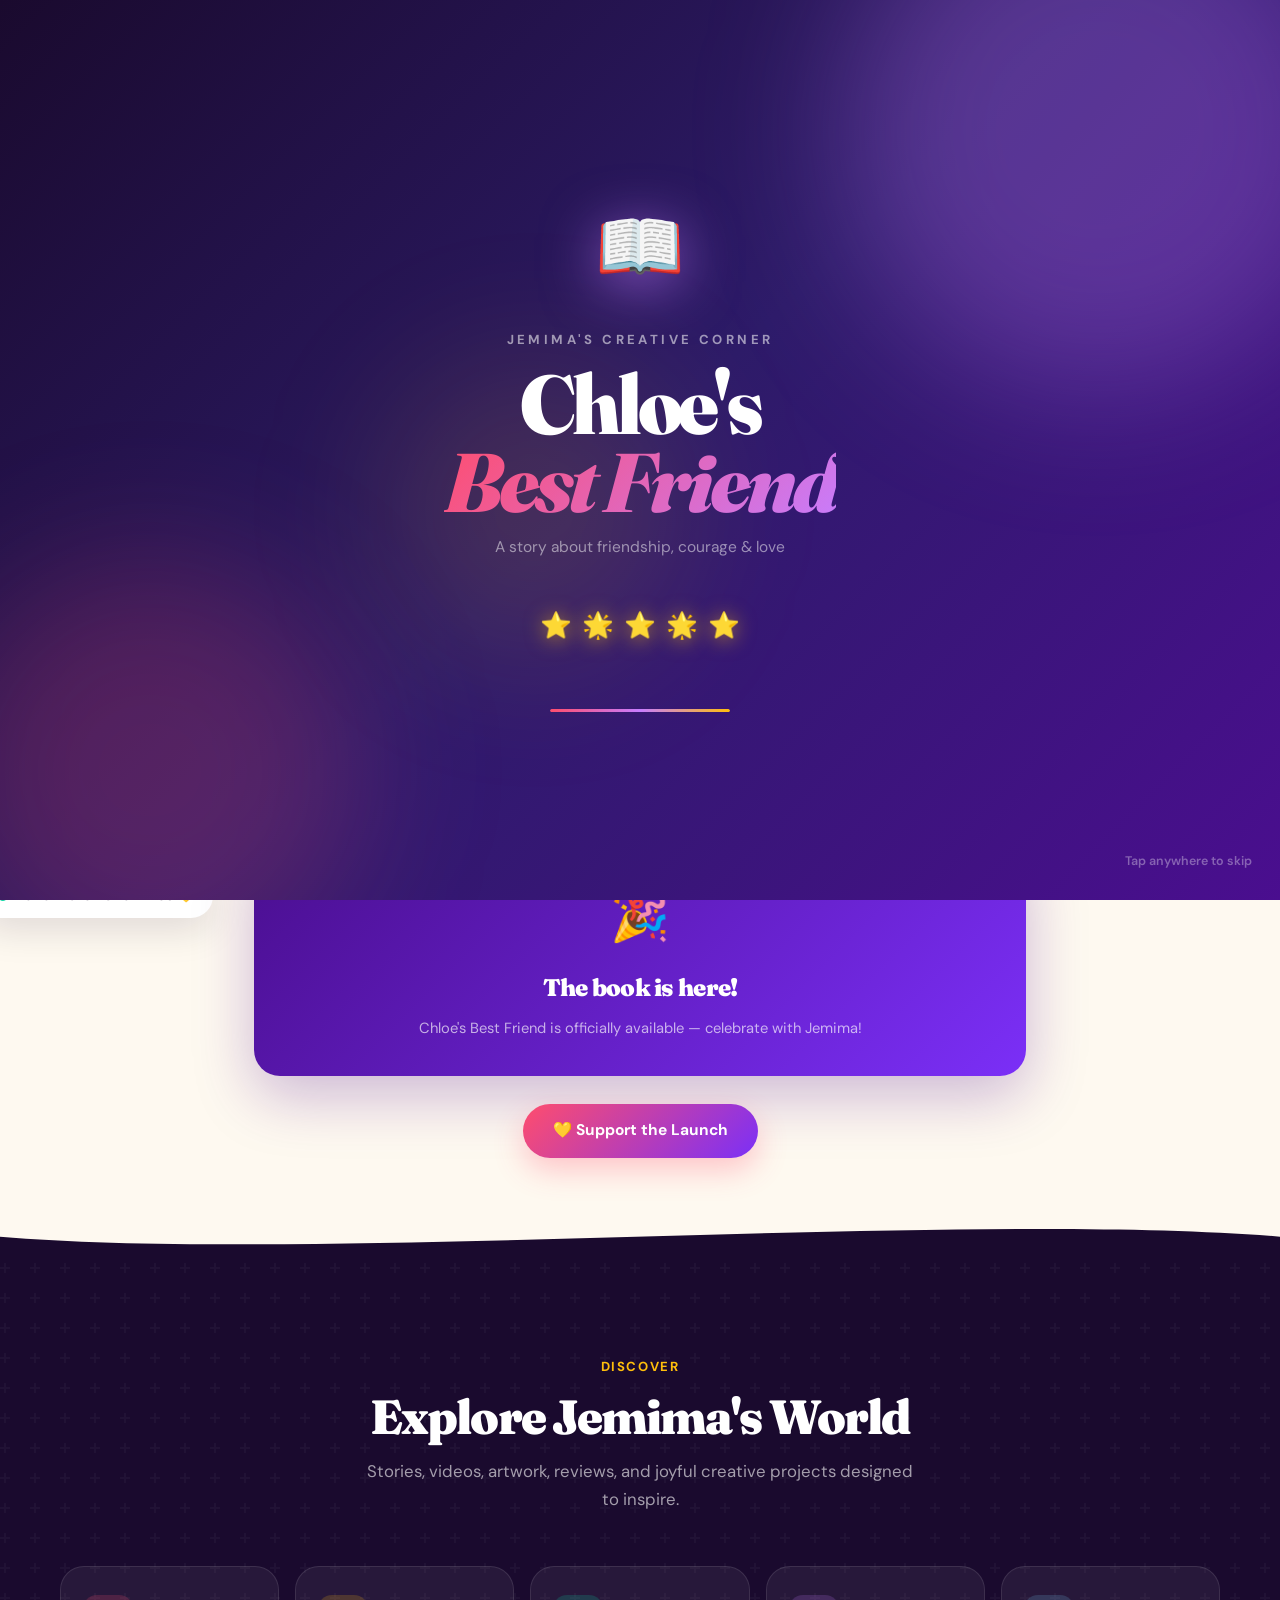
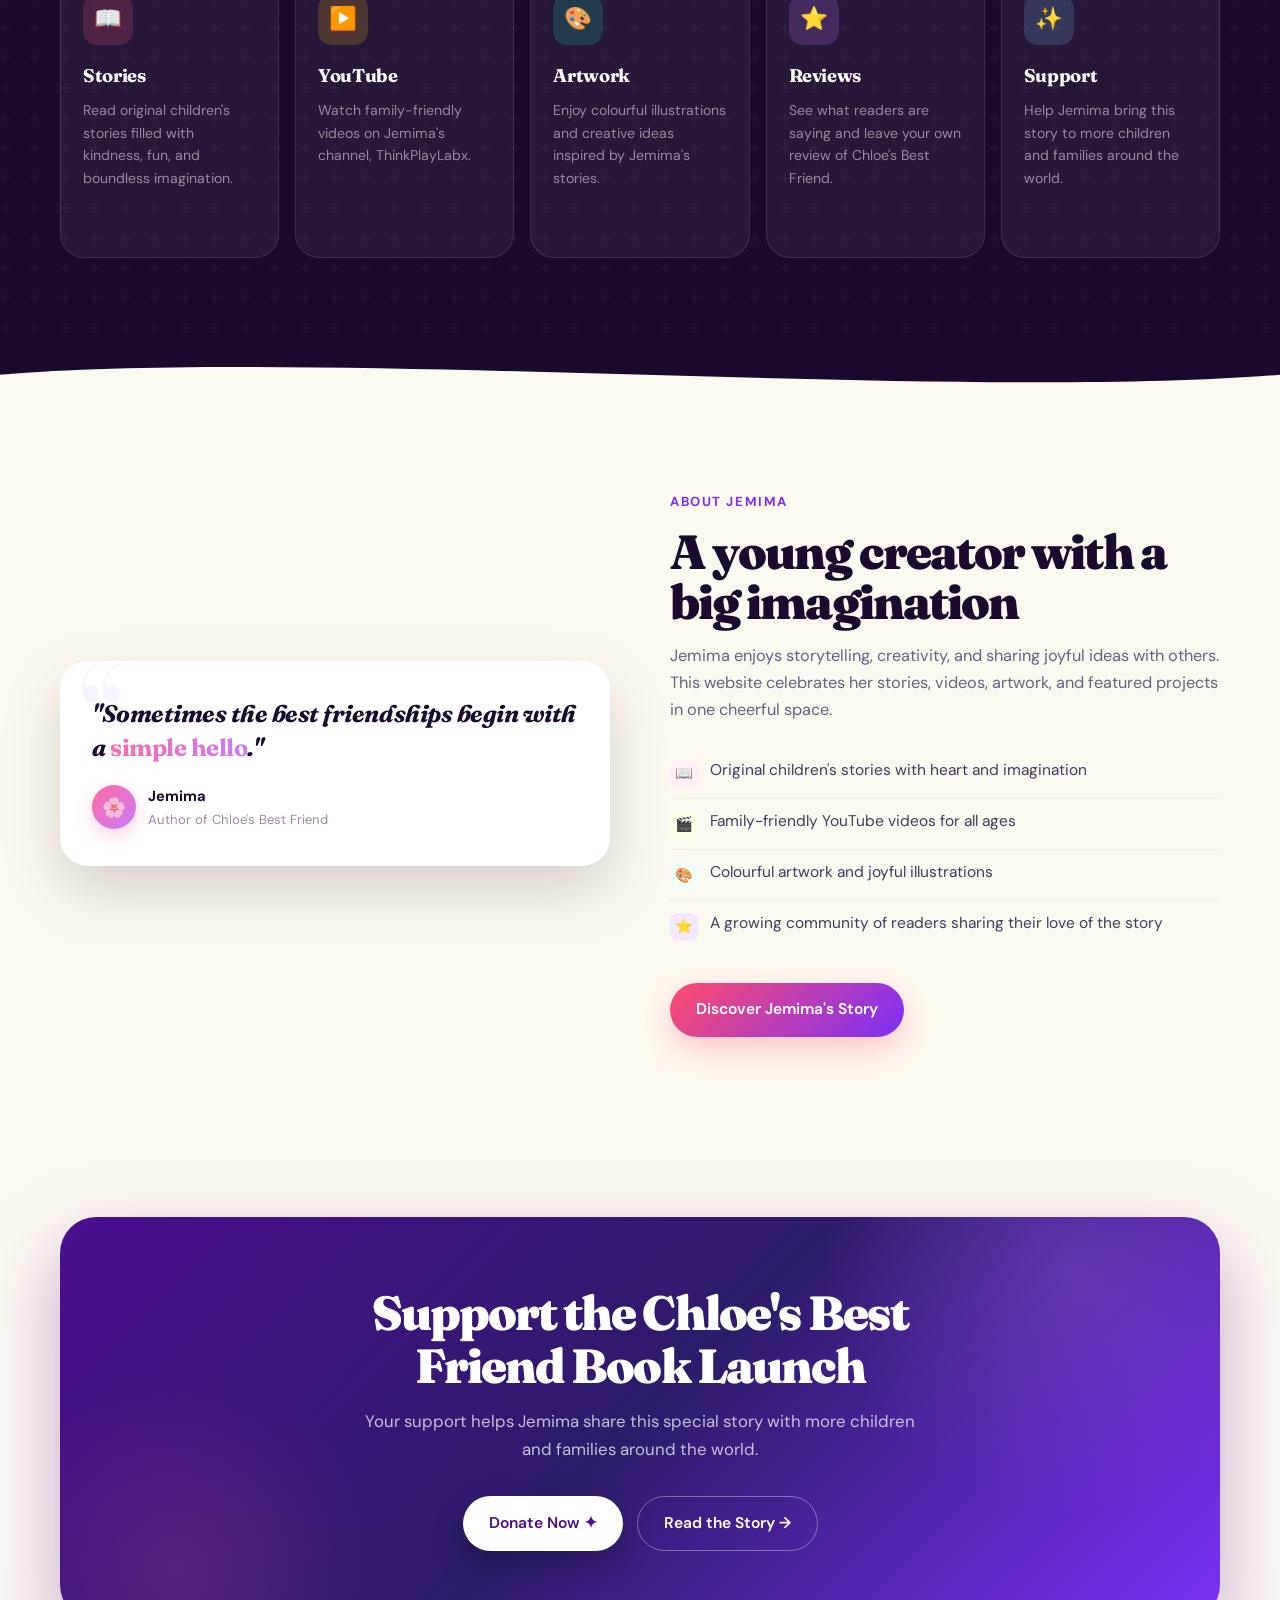
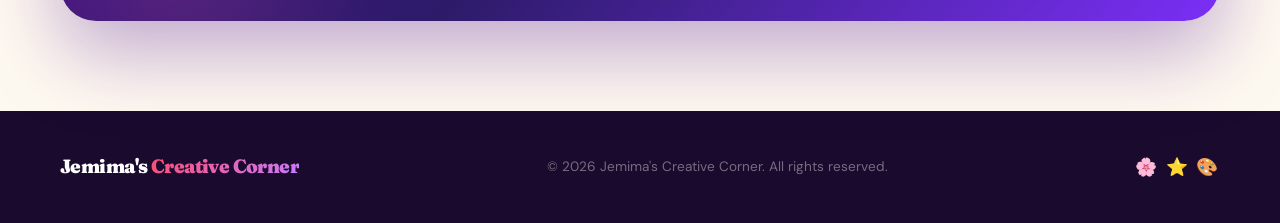
==== commit e89f771e: "Update index.html" ====
--- a/index.html
+++ b/index.html
@@ -396,52 +396,6 @@
     .exp-card:nth-child(4) .exp-card-arrow{color:var(--lavender);}
     .exp-card:nth-child(5) .exp-card-arrow{color:var(--sky);}
     .exp-card:hover .exp-card-arrow{opacity:1;transform:translateX(0);}
-
-    /* ── REVIEWS TEASER ── */
-    .reviews-teaser {
-      background: var(--cream);
-      padding: 80px 0 72px;
-    }
-    .reviews-teaser-inner {
-      display: grid;
-      grid-template-columns: 1fr 1fr;
-      gap: 48px;
-      align-items: center;
-    }
-    .teaser-left .section-eyebrow { display: block; margin-bottom: 14px; }
-    .teaser-left .section-title { margin-bottom: 14px; }
-    .teaser-left p { color: #6b6080; font-size: 1rem; margin-bottom: 28px; max-width: 420px; }
-
-    .teaser-cards { display: flex; flex-direction: column; gap: 14px; }
-
-    .teaser-review {
-      background: white;
-      border-radius: 20px;
-      padding: 22px 24px;
-      box-shadow: var(--shadow-sm);
-      border: 1px solid rgba(199,125,255,.1);
-      position: relative; overflow: hidden;
-      animation: teaserFloat ease-in-out infinite alternate;
-    }
-    .teaser-review:nth-child(1){ animation-duration: 4s; }
-    .teaser-review:nth-child(2){ animation-duration: 5.2s; animation-delay: .8s; }
-    .teaser-review:nth-child(3){ animation-duration: 4.6s; animation-delay: .4s; }
-    @keyframes teaserFloat { from{transform:translateY(0);}to{transform:translateY(-6px);} }
-
-    .teaser-review::before { content: ''; position: absolute; top: 0; left: 0; right: 0; height: 3px; }
-    .teaser-review:nth-child(1)::before{background:linear-gradient(90deg,var(--coral),var(--sun));}
-    .teaser-review:nth-child(2)::before{background:linear-gradient(90deg,var(--lavender),var(--purple));}
-    .teaser-review:nth-child(3)::before{background:linear-gradient(90deg,var(--mint),var(--lavender));}
-
-    .teaser-stars { color: var(--sun); font-size: 1rem; letter-spacing: 2px; margin-bottom: 8px; }
-    .teaser-text { font-family: 'Fraunces', serif; font-style: italic; font-size: .97rem; color: #3d2f54; line-height: 1.6; margin-bottom: 12px; }
-    .teaser-author { font-size: .8rem; font-weight: 700; color: #9988b0; }
-    .teaser-empty { text-align: center; padding: 32px 20px; opacity: .6; font-size: .95rem; color: #9988b0; }
-    .teaser-empty a { color: var(--purple); font-weight: 700; }
-    .teaser-loading { display: flex; align-items: center; justify-content: center; min-height: 100px; background: white !important; }
-    .teaser-loading-inner { display: flex; align-items: center; gap: 10px; color: #9988b0; font-size: .88rem; font-weight: 600; }
-    .teaser-spinner { width: 18px; height: 18px; border: 2px solid rgba(123,47,247,.2); border-top-color: var(--purple); border-radius: 50%; animation: spin .7s linear infinite; }
-    @keyframes spin { to { transform: rotate(360deg); } }
 
     /* ── ABOUT ── */
     .about-section { background: var(--cream); padding: 90px 0; }
@@ -499,7 +453,7 @@
     /* ── RESPONSIVE ── */
     @media(max-width:1100px){ .cards-grid{grid-template-columns:repeat(3,1fr);} }
     @media(max-width:960px){
-      .hero-grid,.about-grid,.reviews-teaser-inner{grid-template-columns:1fr;gap:36px;}
+      .hero-grid,.about-grid{grid-template-columns:1fr;gap:36px;}
       .cards-grid{grid-template-columns:1fr 1fr;}
       .cta-inner{padding:50px 32px;}
     }
@@ -518,6 +472,25 @@
       .stat-chip:nth-child(3){position:static;margin-top:10px;}
       .about-visual{display:flex;flex-direction:column;gap:12px;}
     }
+  
+    /* HAMBURGER */
+    .hamburger { display: none; flex-direction: column; justify-content: center; gap: 5px; width: 40px; height: 40px; background: rgba(123,47,247,.08); border: none; border-radius: 12px; cursor: pointer; padding: 8px; flex-shrink: 0; }
+    .hamburger span { display: block; height: 2px; background: var(--ink); border-radius: 2px; transition: transform .3s, opacity .3s; }
+    .hamburger.open span:nth-child(1) { transform: translateY(7px) rotate(45deg); }
+    .hamburger.open span:nth-child(2) { opacity: 0; transform: scaleX(0); }
+    .hamburger.open span:nth-child(3) { transform: translateY(-7px) rotate(-45deg); }
+    .mobile-drawer { position: fixed; inset: 0; z-index: 199; visibility: hidden; pointer-events: none; }
+    .drawer-backdrop { position: absolute; inset: 0; background: rgba(26,10,46,.45); backdrop-filter: blur(4px); opacity: 0; transition: opacity .3s; }
+    .drawer-panel { position: absolute; top: 0; right: 0; bottom: 0; width: min(300px, 85vw); background: white; padding: 80px 28px 40px; display: flex; flex-direction: column; gap: 6px; box-shadow: -20px 0 60px rgba(26,10,46,.2); transform: translateX(100%); transition: transform .35s cubic-bezier(.22,1,.36,1); }
+    .mobile-drawer.open { visibility: visible; pointer-events: auto; }
+    .mobile-drawer.open .drawer-backdrop { opacity: 1; }
+    .mobile-drawer.open .drawer-panel { transform: translateX(0); }
+    .drawer-panel a { font-size: 1.1rem; font-weight: 700; color: var(--ink); padding: 14px 18px; border-radius: 16px; transition: background .2s, color .2s; opacity: .8; font-family: 'DM Sans', sans-serif; }
+    .drawer-panel a:hover { background: rgba(123,47,247,.08); color: var(--purple); opacity: 1; }
+    .drawer-panel .nav-active { background: linear-gradient(135deg, var(--coral), var(--purple)) !important; color: white !important; opacity: 1 !important; }
+    .drawer-panel .nav-donate, .drawer-panel .nav-cta { background: linear-gradient(135deg, var(--coral), var(--purple)); color: white !important; opacity: 1 !important; }
+    .drawer-close { position: absolute; top: 20px; right: 20px; background: rgba(123,47,247,.08); border: none; border-radius: 50%; width: 36px; height: 36px; font-size: 1.1rem; cursor: pointer; display: flex; align-items: center; justify-content: center; color: var(--ink); }
+    @media (max-width: 820px) { nav { display: none !important; } .hamburger { display: flex; } }
   </style>
 </head>
 <body>
@@ -560,15 +533,31 @@
     <div class="header-inner">
       <div class="logo">Jemima's <span>Creative Corner</span></div>
       <nav>
-        <a href="index.html">Home</a>
+        <a href="index.html" class="nav-active">Home</a>
         <a href="youtube.html">YouTube</a>
         <a href="story.html">Story</a>
         <a href="gallery.html">Gallery</a>
         <a href="reviews.html">Reviews ⭐</a>
         <a href="donate.html" class="nav-cta">Donate ✦</a>
       </nav>
+      <button class="hamburger" id="hamburger" aria-label="Open menu">
+        <span></span><span></span><span></span>
+      </button>
     </div>
   </header>
+
+  <div class="mobile-drawer" id="mobileDrawer">
+    <div class="drawer-backdrop" id="drawerBackdrop"></div>
+    <div class="drawer-panel">
+      <button class="drawer-close" id="drawerClose">✕</button>
+      <a href="index.html" class="nav-active">🏠 Home</a>
+      <a href="youtube.html">▶️ YouTube</a>
+      <a href="story.html">📖 Story</a>
+      <a href="gallery.html">🎨 Gallery</a>
+      <a href="reviews.html">⭐ Reviews</a>
+      <a href="donate.html" class="nav-donate">✦ Donate</a>
+    </div>
+  </div>
 
   <!-- HERO -->
   <section class="hero">
@@ -694,36 +683,6 @@
     </svg>
   </div>
 
-  <!-- REVIEWS TEASER -->
-  <section class="reviews-teaser">
-    <div class="wrap reviews-teaser-inner">
-      <div class="teaser-left reveal">
-        <span class="section-eyebrow">⭐ What Readers Say</span>
-        <h2 class="section-title">Readers love<br><em>Chloe's story</em></h2>
-        <p>Every review means the world to Jemima. Read what families and young readers think — then share your own thoughts.</p>
-        <a href="reviews.html" class="btn btn-primary">Leave a Review ✦</a>
-      </div>
-
-      <div class="teaser-cards reveal">
-        <div class="teaser-review">
-          <div class="teaser-stars">★★★★★</div>
-          <div class="teaser-text">"This story made me cry happy tears. My daughter read it three times in one afternoon!"</div>
-          <div class="teaser-author">— Sarah M., parent</div>
-        </div>
-        <div class="teaser-review">
-          <div class="teaser-stars">★★★★★</div>
-          <div class="teaser-text">"I loved Chloe and Sam so much. It felt like reading about my own best friend."</div>
-          <div class="teaser-author">— Amara, age 9</div>
-        </div>
-        <div class="teaser-review">
-          <div class="teaser-stars">★★★★★</div>
-          <div class="teaser-text">"Beautifully written for a 9-year-old. Jemima has a rare gift for storytelling."</div>
-          <div class="teaser-author">— Mrs. Erin Penner, teacher</div>
-        </div>
-      </div>
-    </div>
-  </section>
-
   <!-- ABOUT -->
   <section class="about-section">
     <div class="wrap about-grid">
@@ -878,5 +837,20 @@
     document.querySelectorAll('.reveal, .stagger').forEach(el => observer.observe(el));
   </script>
 
+
+  <script>
+  (function(){
+    var btn=document.getElementById('hamburger'),
+        drawer=document.getElementById('mobileDrawer'),
+        backdrop=document.getElementById('drawerBackdrop'),
+        closeBtn=document.getElementById('drawerClose');
+    function openD(){ drawer.classList.add('open'); btn.classList.add('open'); document.body.style.overflow='hidden'; }
+    function closeD(){ drawer.classList.remove('open'); btn.classList.remove('open'); document.body.style.overflow=''; }
+    btn.addEventListener('click',openD);
+    backdrop.addEventListener('click',closeD);
+    closeBtn.addEventListener('click',closeD);
+    document.addEventListener('keydown',function(e){ if(e.key==='Escape') closeD(); });
+  })();
+  </script>
 </body>
 </html>
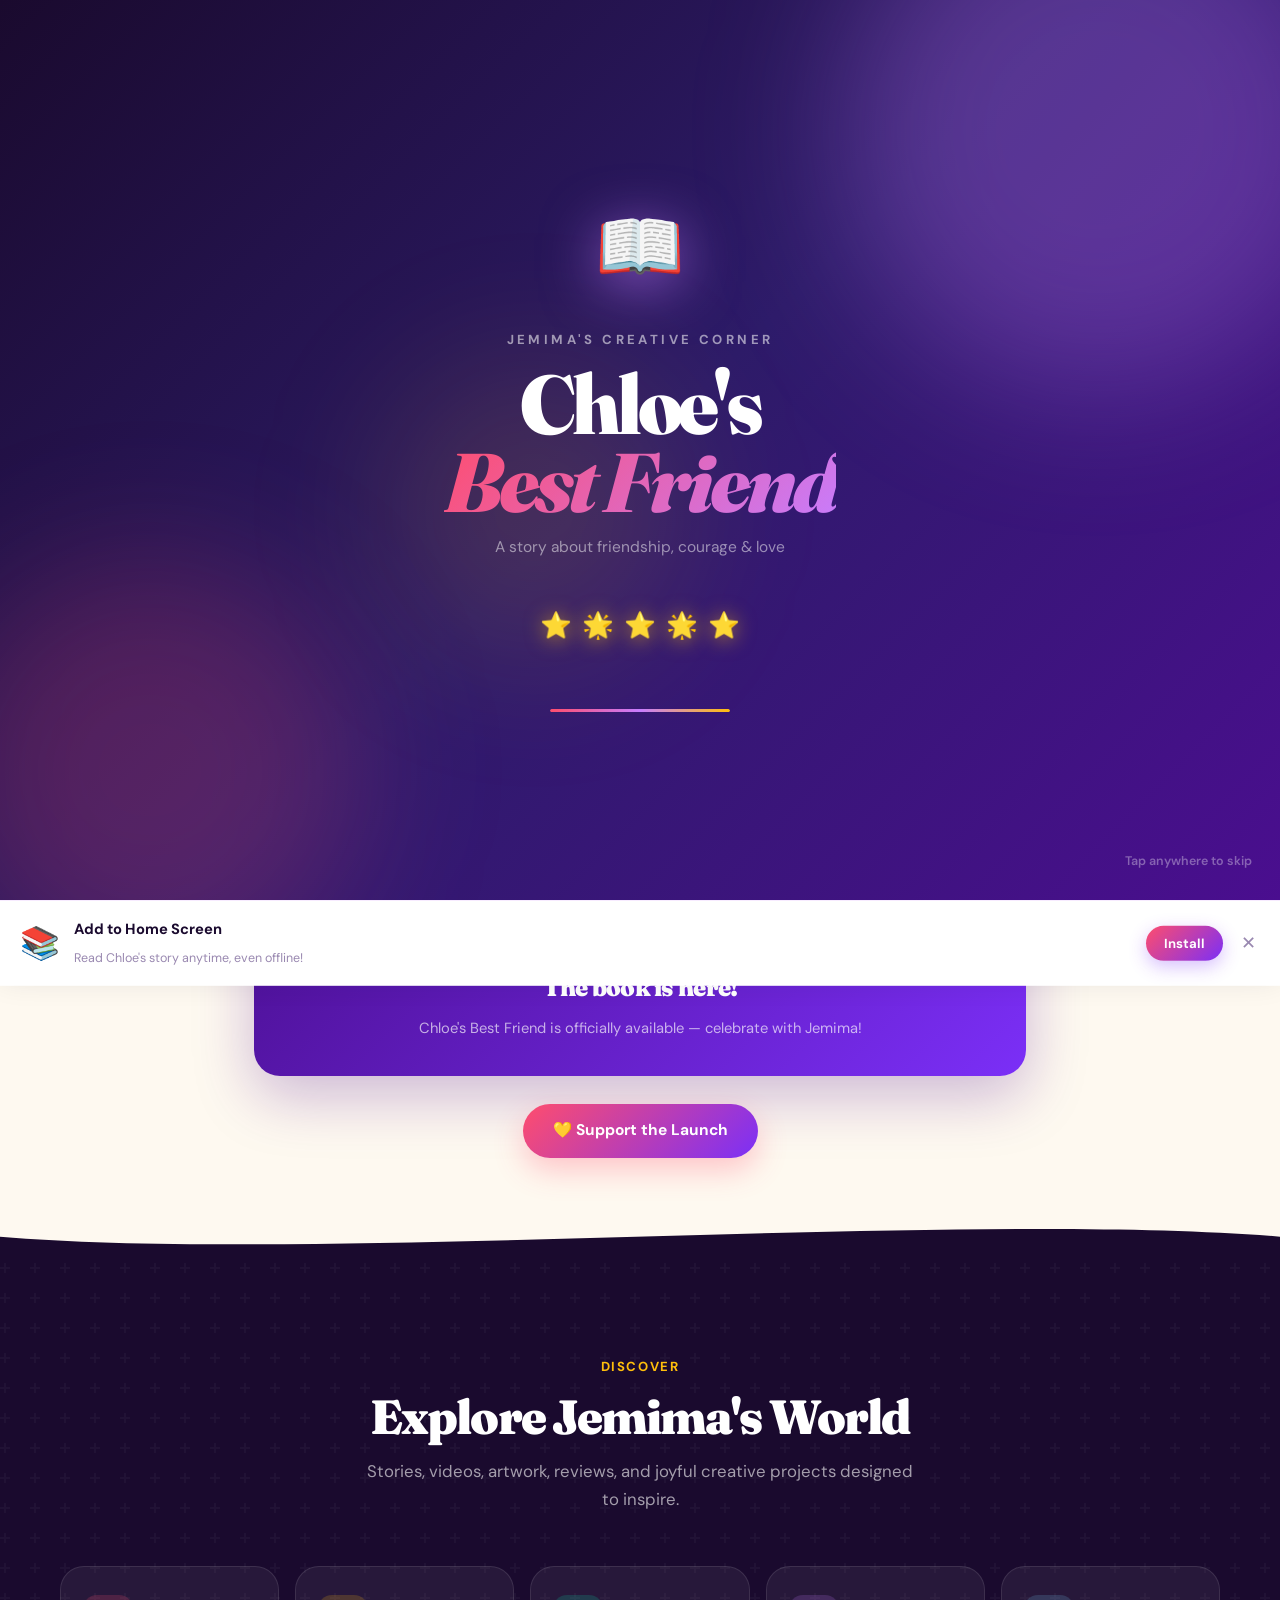
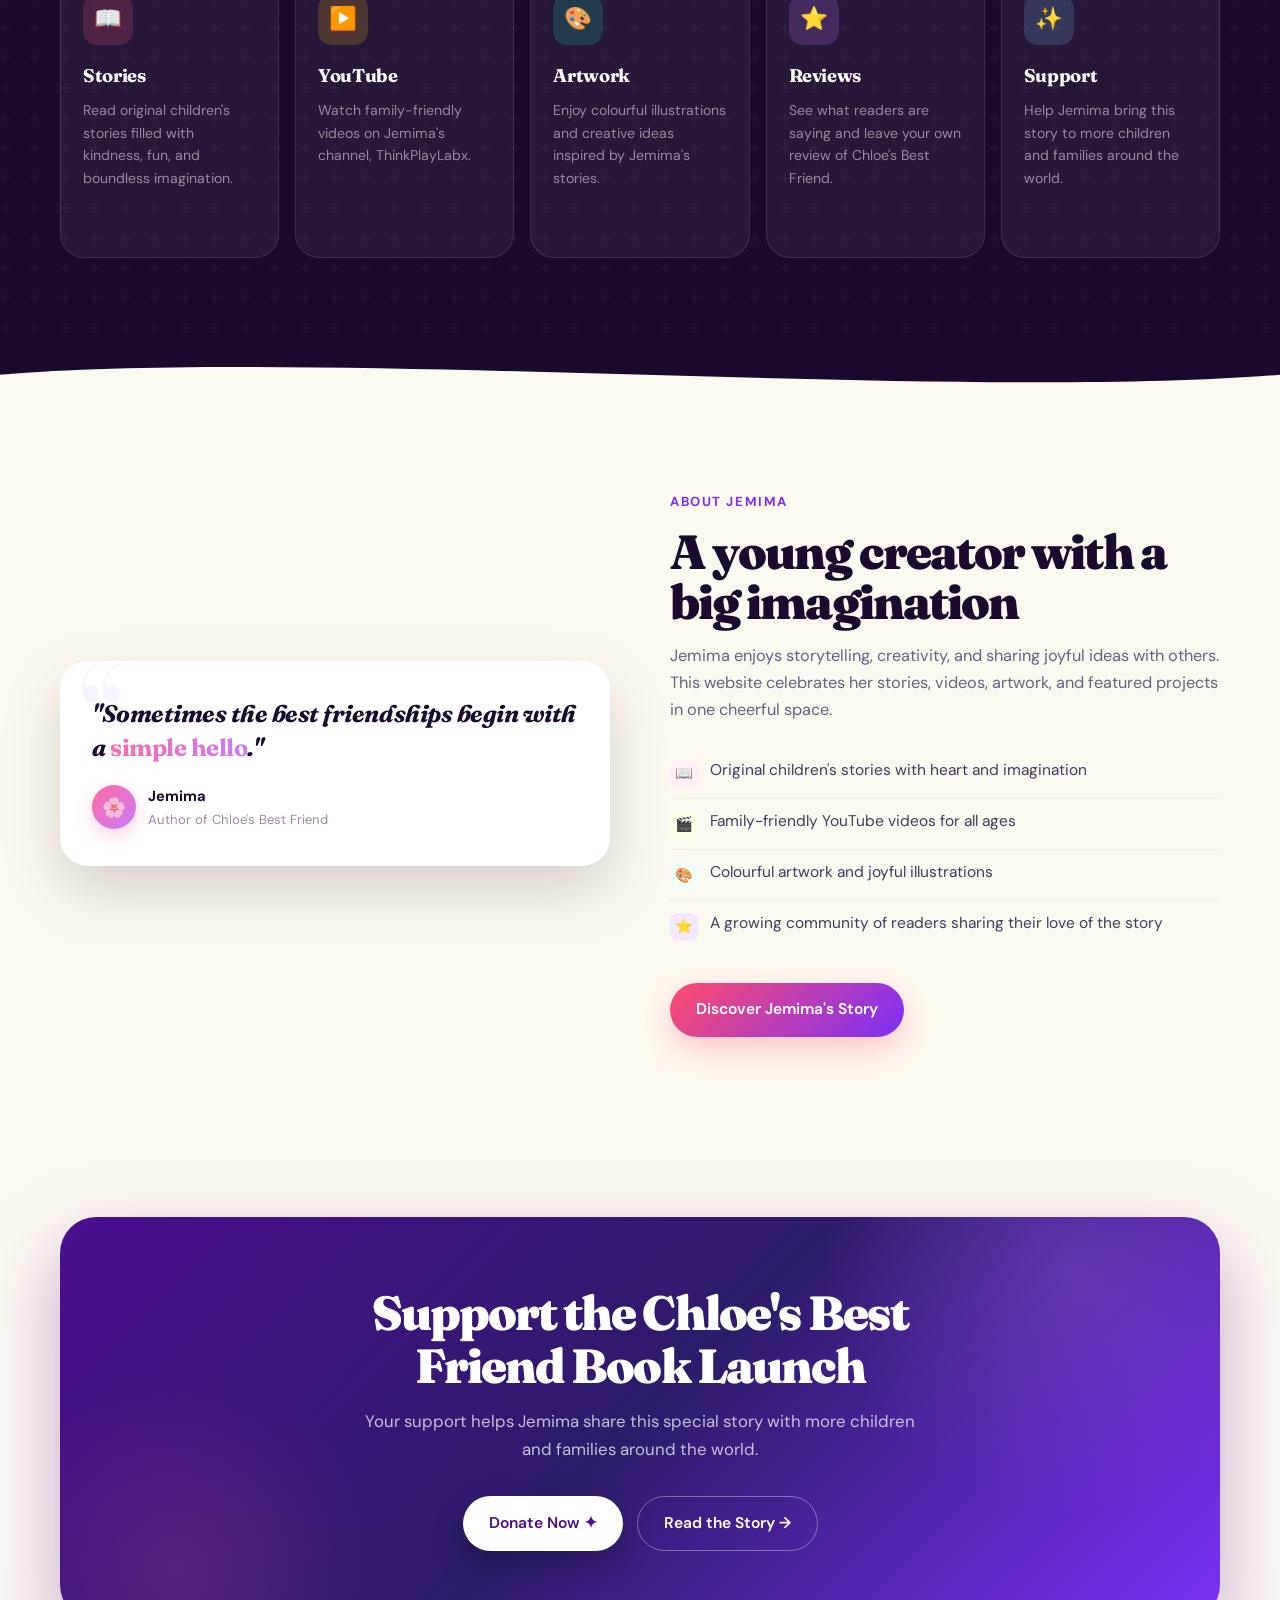
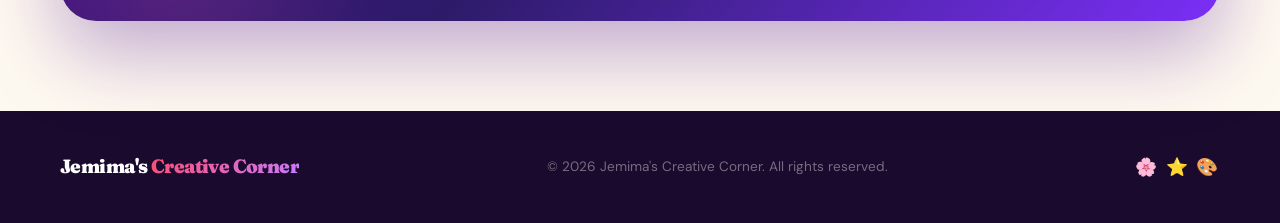
==== commit 5e2d1941: "Update index.html" ====
--- a/index.html
+++ b/index.html
@@ -3,6 +3,12 @@
 <head>
   <meta charset="UTF-8" />
   <meta name="viewport" content="width=device-width, initial-scale=1.0" />
+  <link rel="manifest" href="/manifest.json">
+  <meta name="theme-color" content="#7b2ff7">
+  <meta name="mobile-web-app-capable" content="yes">
+  <meta name="apple-mobile-web-app-capable" content="yes">
+  <meta name="apple-mobile-web-app-status-bar-style" content="default">
+  <meta name="apple-mobile-web-app-title" content="Jemima's Corner">
   <title>Jemima's Creative Corner</title>
   <link rel="preconnect" href="https://fonts.googleapis.com">
   <link rel="preconnect" href="https://fonts.gstatic.com" crossorigin>
@@ -491,11 +497,41 @@
     .drawer-panel .nav-donate, .drawer-panel .nav-cta { background: linear-gradient(135deg, var(--coral), var(--purple)); color: white !important; opacity: 1 !important; }
     .drawer-close { position: absolute; top: 20px; right: 20px; background: rgba(123,47,247,.08); border: none; border-radius: 50%; width: 36px; height: 36px; font-size: 1.1rem; cursor: pointer; display: flex; align-items: center; justify-content: center; color: var(--ink); }
     @media (max-width: 820px) { nav { display: none !important; } .hamburger { display: flex; } }
+    /* ── CONFETTI CANVAS ── */
+    #confettiCanvas {
+      position: fixed; inset: 0; width: 100%; height: 100%;
+      pointer-events: none; z-index: 9998;
+    }
+    /* ── PWA INSTALL PROMPT ─────────────────────────────── */
+    .pwa-prompt {
+      position: fixed; bottom: 0; left: 0; right: 0; z-index: 600;
+      background: white; border-top: 1px solid rgba(199,125,255,.2);
+      padding: 16px 20px; display: flex; align-items: center; gap: 14px;
+      box-shadow: 0 -8px 32px rgba(26,10,46,.12);
+      transform: translateY(100%); transition: transform .4s cubic-bezier(.22,1,.36,1);
+      font-family: 'DM Sans', sans-serif;
+    }
+    .pwa-prompt.show { transform: translateY(0); }
+    .pwa-prompt-icon { font-size: 2rem; flex-shrink: 0; }
+    .pwa-prompt-text { flex: 1; }
+    .pwa-prompt-text strong { display: block; font-size: .92rem; font-weight: 700; color: var(--ink, #1a0a2e); margin-bottom: 2px; }
+    .pwa-prompt-text span { font-size: .78rem; color: #9988b0; }
+    .pwa-prompt-install {
+      background: linear-gradient(135deg, #ff4d6d, #7b2ff7);
+      color: white; border: none; border-radius: 999px;
+      padding: 9px 18px; font-size: .82rem; font-weight: 700;
+      font-family: 'DM Sans', sans-serif; cursor: pointer; white-space: nowrap;
+      box-shadow: 0 6px 18px rgba(123,47,247,.3);
+      transition: transform .2s, box-shadow .2s;
+    }
+    .pwa-prompt-install:hover { transform: scale(1.05); }
+    .pwa-prompt-dismiss { background: none; border: none; color: #9988b0; cursor: pointer; font-size: 1.1rem; padding: 4px; flex-shrink: 0; }
+    .pwa-prompt-dismiss:hover { color: var(--ink, #1a0a2e); }
   </style>
 </head>
-<body>
-
-  <!-- ══════════════════════════════════════════════
+<canvas id="confettiCanvas"></canvas>
+
+  <div class="progress-bar"<!-- ══════════════════════════════════════════════
        SPLASH SCREEN
   ══════════════════════════════════════════════ -->
   <div id="splash-screen">
@@ -815,6 +851,13 @@
       if (diff <= 0) {
         document.getElementById('countdownGrid').style.display = 'none';
         document.getElementById('countdownLaunched').classList.add('show');
+        // 🎉 Fire confetti once on launch
+        if (window.fireConfetti && !window._confettiFired) {
+          window._confettiFired = true;
+          window.fireConfetti();
+          setTimeout(window.fireConfetti, 3000);
+          setTimeout(window.fireConfetti, 6000);
+        }
         return;
       }
       animFlip(els.days,  pad(Math.floor(diff/86400000)));
@@ -824,6 +867,11 @@
     }
     tick();
     setInterval(tick, 1000);
+    // If already past launch time when page loads, fire confetti immediately
+    if (Date.now() >= LAUNCH && !window._confettiFired) {
+      window._confettiFired = true;
+      setTimeout(function(){ if(window.fireConfetti) window.fireConfetti(); }, 1500);
+    }
   })();
   </script>
 
@@ -852,5 +900,131 @@
     document.addEventListener('keydown',function(e){ if(e.key==='Escape') closeD(); });
   })();
   </script>
+
+  <!-- ── CONFETTI ENGINE ── -->
+  <script>
+  (function(){
+    var canvas = document.getElementById('confettiCanvas');
+    var ctx    = canvas.getContext('2d');
+    var particles = [];
+    var running = false;
+    var COLORS = ['#ff4d6d','#ffbe0b','#7b2ff7','#c77dff','#06d6a0','#ff9f43','#48dbfb'];
+
+    function resize(){ canvas.width = innerWidth; canvas.height = innerHeight; }
+    window.addEventListener('resize', resize); resize();
+
+    function Particle() {
+      this.reset = function() {
+        this.x  = Math.random() * canvas.width;
+        this.y  = Math.random() * canvas.height - canvas.height;
+        this.w  = Math.random() * 10 + 5;
+        this.h  = Math.random() * 5 + 3;
+        this.color = COLORS[Math.floor(Math.random() * COLORS.length)];
+        this.speed = Math.random() * 3 + 2;
+        this.angle = Math.random() * Math.PI * 2;
+        this.spin  = (Math.random() - 0.5) * 0.2;
+        this.drift = (Math.random() - 0.5) * 1.5;
+        this.alpha = 1;
+        this.fade  = Math.random() * 0.005 + 0.003;
+      };
+      this.reset();
+    }
+
+    function spawnBurst() {
+      for (var i = 0; i < 180; i++) {
+        var p = new Particle();
+        p.y = Math.random() * canvas.height * 0.5; // start from top half
+        particles.push(p);
+      }
+    }
+
+    function loop() {
+      if (!running) return;
+      ctx.clearRect(0, 0, canvas.width, canvas.height);
+      particles = particles.filter(function(p){ return p.alpha > 0; });
+      if (particles.length === 0) { running = false; return; }
+      particles.forEach(function(p) {
+        p.y     += p.speed;
+        p.x     += p.drift;
+        p.angle += p.spin;
+        p.alpha -= p.fade;
+        ctx.save();
+        ctx.globalAlpha = Math.max(0, p.alpha);
+        ctx.translate(p.x, p.y);
+        ctx.rotate(p.angle);
+        ctx.fillStyle = p.color;
+        ctx.fillRect(-p.w/2, -p.h/2, p.w, p.h);
+        ctx.restore();
+      });
+      requestAnimationFrame(loop);
+    }
+
+    window.fireConfetti = function() {
+      if (running) return;
+      running = true;
+      spawnBurst();
+      // Second wave after 600ms for extra wow
+      setTimeout(function(){ spawnBurst(); }, 600);
+      loop();
+    };
+  })();
+  </script>
+
+  <!-- PWA Install Prompt -->
+  <div class="pwa-prompt" id="pwaPrompt">
+    <div class="pwa-prompt-icon">📚</div>
+    <div class="pwa-prompt-text">
+      <strong>Add to Home Screen</strong>
+      <span>Read Chloe's story anytime, even offline!</span>
+    </div>
+    <button class="pwa-prompt-install" id="pwaInstall">Install</button>
+    <button class="pwa-prompt-dismiss" id="pwaDismiss">✕</button>
+  </div>
+
+  <script>
+  // ── SERVICE WORKER ─────────────────────────────────────────
+  if ('serviceWorker' in navigator) {
+    window.addEventListener('load', () => {
+      navigator.serviceWorker.register('/sw.js').catch(() => {});
+    });
+  }
+  // ── PWA INSTALL PROMPT ─────────────────────────────────────
+  (function(){
+    var deferredPrompt = null;
+    var prompt  = document.getElementById('pwaPrompt');
+    var install = document.getElementById('pwaInstall');
+    var dismiss = document.getElementById('pwaDismiss');
+    if (!prompt) return;
+
+    // Don't show if already installed or dismissed recently
+    try {
+      if (localStorage.getItem('pwa-dismissed')) return;
+    } catch(e) {}
+
+    window.addEventListener('beforeinstallprompt', function(e) {
+      e.preventDefault();
+      deferredPrompt = e;
+      setTimeout(function(){ prompt.classList.add('show'); }, 3000);
+    });
+
+    install && install.addEventListener('click', function() {
+      if (!deferredPrompt) return;
+      deferredPrompt.prompt();
+      deferredPrompt.userChoice.then(function(r){
+        deferredPrompt = null;
+        prompt.classList.remove('show');
+      });
+    });
+
+    dismiss && dismiss.addEventListener('click', function() {
+      prompt.classList.remove('show');
+      try { localStorage.setItem('pwa-dismissed', '1'); } catch(e) {}
+    });
+
+    window.addEventListener('appinstalled', function() {
+      prompt.classList.remove('show');
+    });
+  })();
+  </script>
 </body>
 </html>
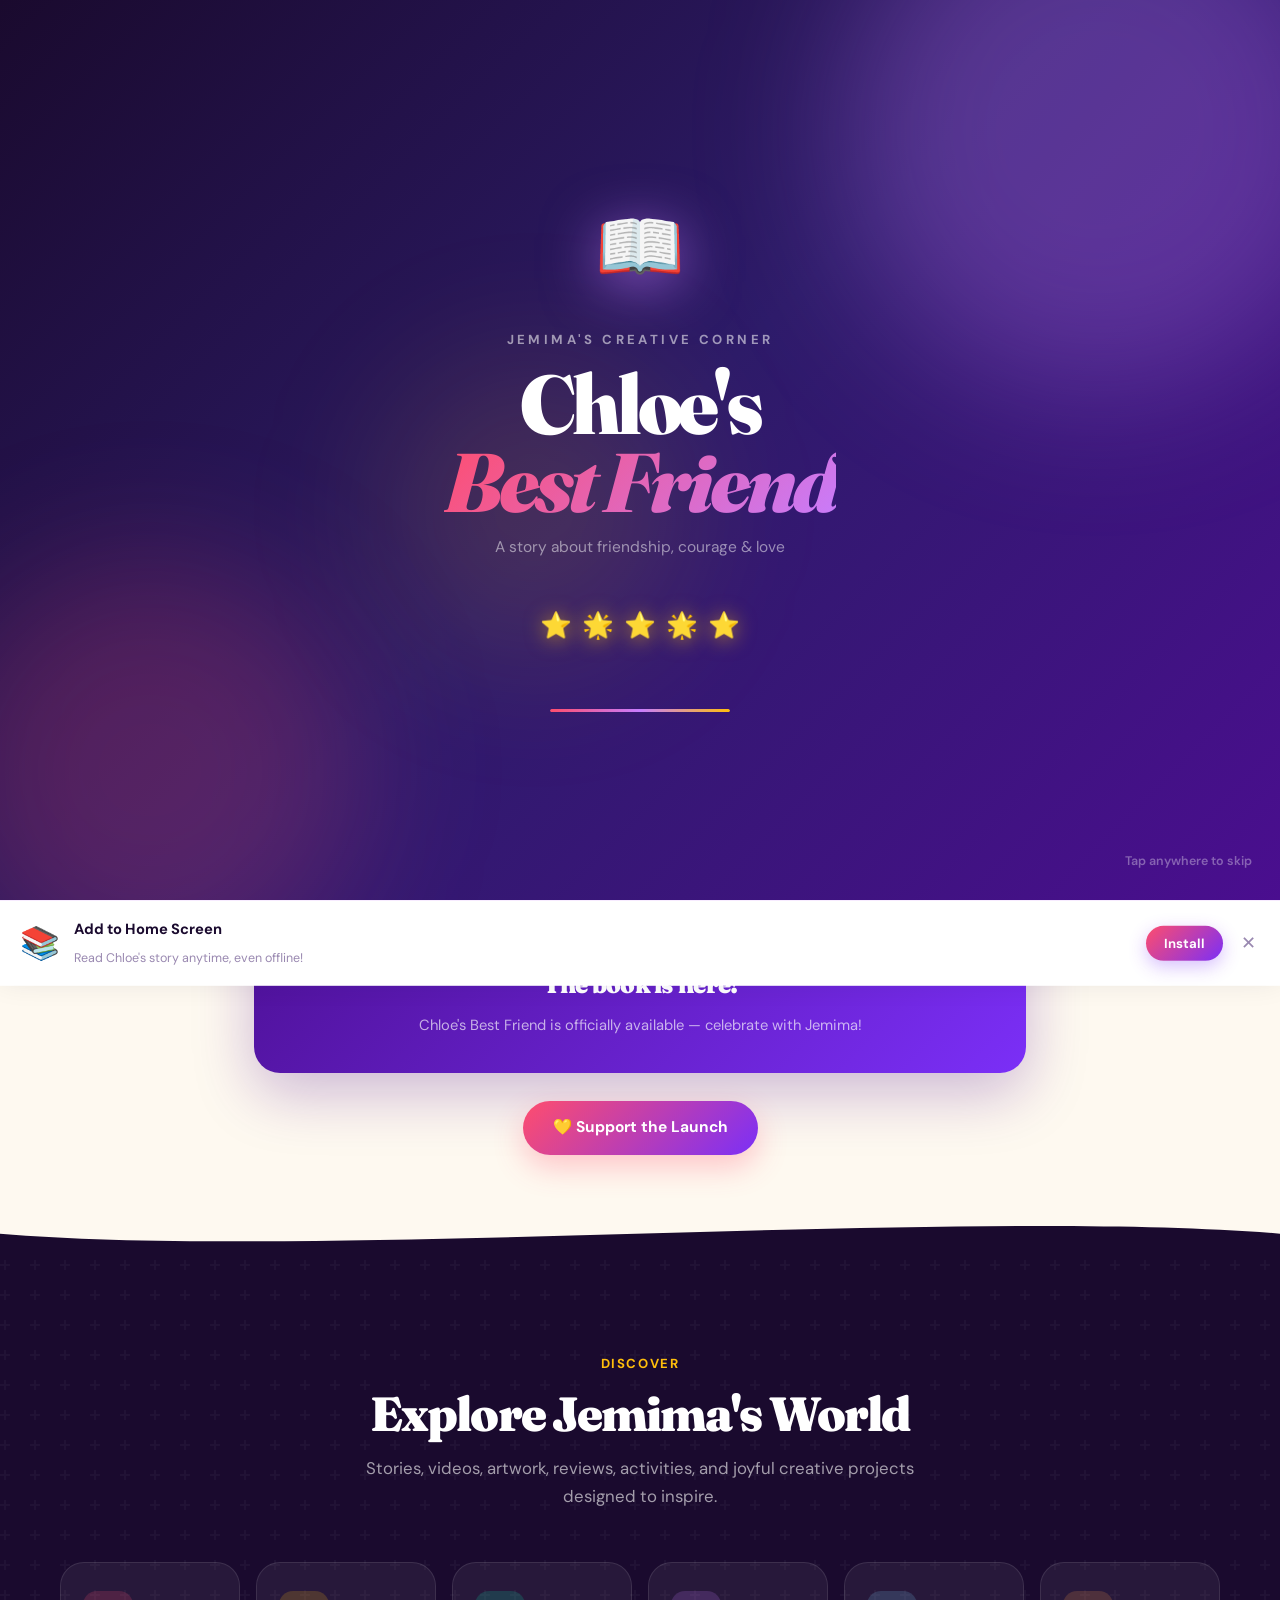
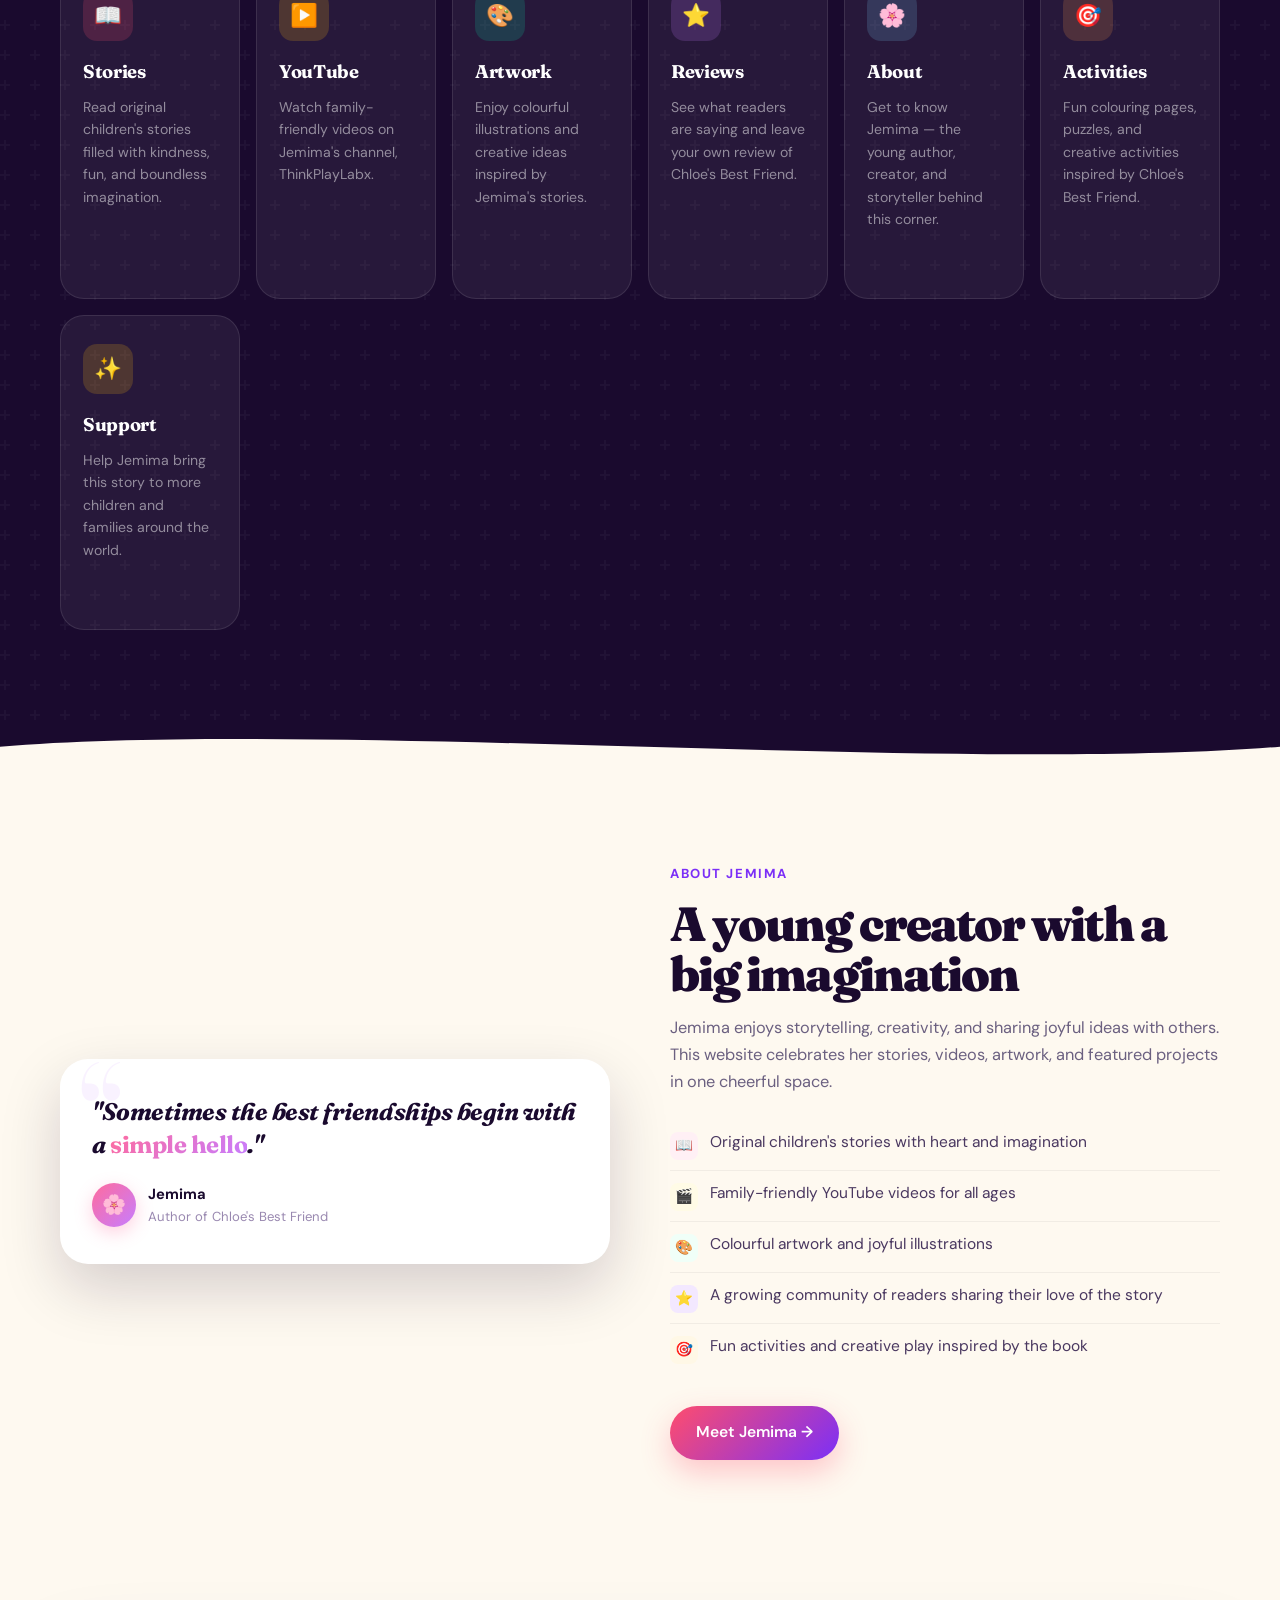
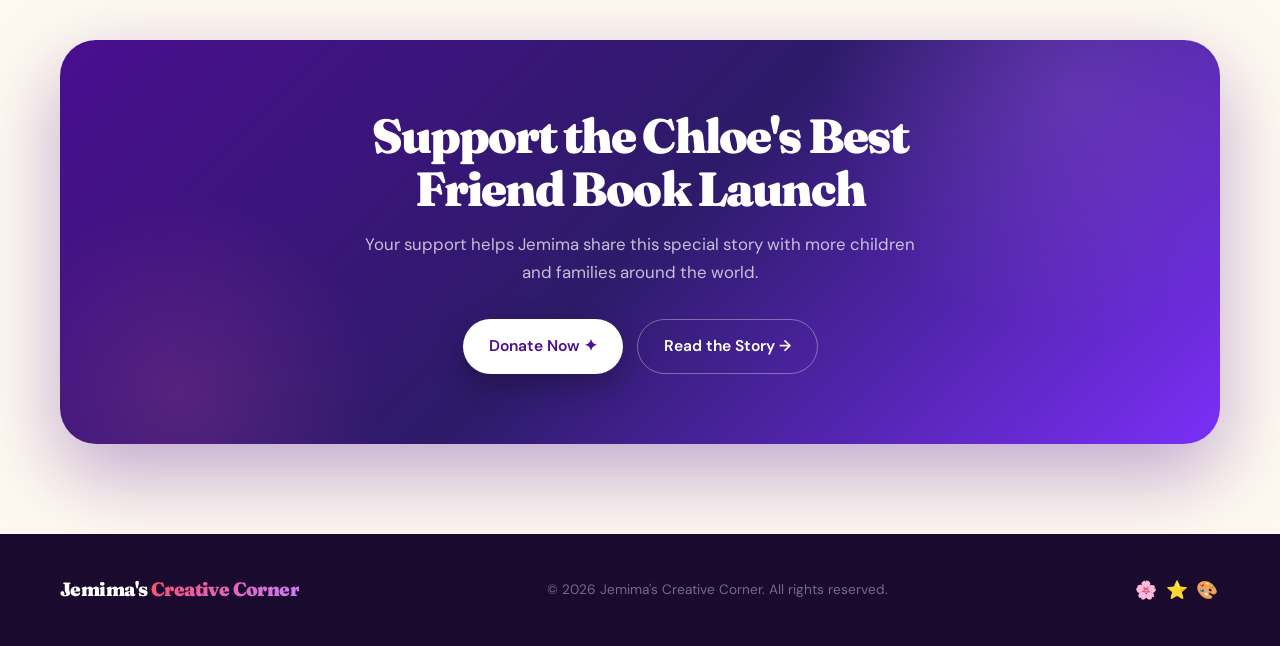
==== commit 9a2f3a4d: "Update index.html" ====
--- a/index.html
+++ b/index.html
@@ -24,7 +24,7 @@
       z-index: 10000;
       background: linear-gradient(135deg, #1a0a2e 0%, #2d1b69 50%, #4a0e8f 100%);
       display: flex;
-      flex-direction: column;
+      flex-direction: column; 
       align-items: center;
       justify-content: center;
       transition: opacity .75s cubic-bezier(.22,1,.36,1), transform .75s cubic-bezier(.22,1,.36,1);
@@ -220,9 +220,10 @@
     }
     .logo { font-family: 'Fraunces', serif; font-weight: 900; font-size: 1.3rem; color: var(--purple-deep); letter-spacing: -.03em; white-space: nowrap; flex-shrink: 0; }
     .logo span { background: linear-gradient(135deg, var(--coral), var(--lavender)); -webkit-background-clip: text; -webkit-text-fill-color: transparent; background-clip: text; }
-    nav { display: flex; align-items: center; gap: 4px; flex-wrap: wrap; }
-    nav a { font-size: .9rem; font-weight: 600; color: var(--ink); padding: 9px 18px; border-radius: var(--r-pill); transition: background .2s, color .2s; opacity: .75; }
+    nav { display: flex; align-items: center; gap: 2px; flex-wrap: wrap; }
+    nav a { font-size: .85rem; font-weight: 600; color: var(--ink); padding: 8px 14px; border-radius: var(--r-pill); transition: background .2s, color .2s; opacity: .75; white-space: nowrap; }
     nav a:hover { background: rgba(123,47,247,.08); color: var(--purple); opacity: 1; }
+    nav a.nav-active { opacity: 1; color: var(--purple); background: rgba(123,47,247,.08); }
     .nav-cta {
       background: linear-gradient(135deg, var(--coral), var(--purple)) !important;
       color: white !important; opacity: 1 !important;
@@ -374,15 +375,17 @@
     .explore-section .section-eyebrow { color: var(--sun); }
     .explore-section .section-sub { color: rgba(255,255,255,.6); }
 
-    .cards-grid { display: grid; grid-template-columns: repeat(5, 1fr); gap: 16px; margin-top: 52px; }
-
-    .exp-card { background: rgba(255,255,255,.06); border: 1px solid rgba(255,255,255,.1); border-radius: 24px; padding: 28px 22px; transition: transform .3s var(--ease-bounce), background .3s, border-color .3s; position: relative; overflow: hidden; cursor: pointer; }
+    .cards-grid { display: grid; grid-template-columns: repeat(auto-fit, minmax(180px, 1fr)); gap: 16px; margin-top: 52px; }
+
+    .exp-card { background: rgba(255,255,255,.06); border: 1px solid rgba(255,255,255,.1); border-radius: 24px; padding: 28px 22px; transition: transform .3s var(--ease-bounce), background .3s, border-color .3s; position: relative; overflow: hidden; cursor: pointer; display: block; }
     .exp-card::after { content: ''; position: absolute; inset: 0; border-radius: 24px; opacity: 0; transition: opacity .3s; }
     .exp-card:nth-child(1)::after{background:linear-gradient(135deg,rgba(255,77,109,.15),transparent);}
     .exp-card:nth-child(2)::after{background:linear-gradient(135deg,rgba(255,190,11,.12),transparent);}
     .exp-card:nth-child(3)::after{background:linear-gradient(135deg,rgba(6,214,160,.12),transparent);}
     .exp-card:nth-child(4)::after{background:linear-gradient(135deg,rgba(199,125,255,.15),transparent);}
     .exp-card:nth-child(5)::after{background:linear-gradient(135deg,rgba(116,199,236,.15),transparent);}
+    .exp-card:nth-child(6)::after{background:linear-gradient(135deg,rgba(255,155,67,.15),transparent);}
+    .exp-card:nth-child(7)::after{background:linear-gradient(135deg,rgba(255,190,11,.15),transparent);}
     .exp-card:hover{transform:translateY(-6px);border-color:rgba(255,255,255,.25);}
     .exp-card:hover::after{opacity:1;}
 
@@ -392,6 +395,8 @@
     .exp-card:nth-child(3) .exp-card-icon{background:rgba(6,214,160,.18);}
     .exp-card:nth-child(4) .exp-card-icon{background:rgba(199,125,255,.18);}
     .exp-card:nth-child(5) .exp-card-icon{background:rgba(116,199,236,.18);}
+    .exp-card:nth-child(6) .exp-card-icon{background:rgba(255,155,67,.18);}
+    .exp-card:nth-child(7) .exp-card-icon{background:rgba(255,190,11,.18);}
 
     .exp-card h3 { font-family: 'Fraunces', serif; font-size: 1.15rem; font-weight: 700; color: white; margin-bottom: 8px; letter-spacing: -.02em; }
     .exp-card p { color: rgba(255,255,255,.5); font-size: .88rem; line-height: 1.6; }
@@ -401,6 +406,8 @@
     .exp-card:nth-child(3) .exp-card-arrow{color:var(--mint);}
     .exp-card:nth-child(4) .exp-card-arrow{color:var(--lavender);}
     .exp-card:nth-child(5) .exp-card-arrow{color:var(--sky);}
+    .exp-card:nth-child(6) .exp-card-arrow{color:#ffb347;}
+    .exp-card:nth-child(7) .exp-card-arrow{color:var(--sun);}
     .exp-card:hover .exp-card-arrow{opacity:1;transform:translateX(0);}
 
     /* ── ABOUT ── */
@@ -451,22 +458,22 @@
     .reveal.visible { opacity: 1; transform: none; }
     .stagger > * { opacity: 0; transform: translateY(24px); transition: opacity .6s var(--ease-out), transform .6s var(--ease-out); }
     .stagger.visible > *:nth-child(1){opacity:1;transform:none;transition-delay:0s;}
-    .stagger.visible > *:nth-child(2){opacity:1;transform:none;transition-delay:.08s;}
-    .stagger.visible > *:nth-child(3){opacity:1;transform:none;transition-delay:.16s;}
-    .stagger.visible > *:nth-child(4){opacity:1;transform:none;transition-delay:.24s;}
-    .stagger.visible > *:nth-child(5){opacity:1;transform:none;transition-delay:.32s;}
+    .stagger.visible > *:nth-child(2){opacity:1;transform:none;transition-delay:.07s;}
+    .stagger.visible > *:nth-child(3){opacity:1;transform:none;transition-delay:.14s;}
+    .stagger.visible > *:nth-child(4){opacity:1;transform:none;transition-delay:.21s;}
+    .stagger.visible > *:nth-child(5){opacity:1;transform:none;transition-delay:.28s;}
+    .stagger.visible > *:nth-child(6){opacity:1;transform:none;transition-delay:.35s;}
+    .stagger.visible > *:nth-child(7){opacity:1;transform:none;transition-delay:.42s;}
 
     /* ── RESPONSIVE ── */
-    @media(max-width:1100px){ .cards-grid{grid-template-columns:repeat(3,1fr);} }
     @media(max-width:960px){
       .hero-grid,.about-grid{grid-template-columns:1fr;gap:36px;}
-      .cards-grid{grid-template-columns:1fr 1fr;}
       .cta-inner{padding:50px 32px;}
     }
     @media(max-width:640px){
       .header-inner{padding:10px 10px 10px 18px;border-radius:20px;flex-wrap:wrap;}
-      nav{gap:4px;}
-      nav a{padding:7px 12px;font-size:.82rem;}
+      nav{gap:2px;}
+      nav a{padding:7px 10px;font-size:.8rem;}
       .hero{padding:50px 0 60px;}
       .cards-grid{grid-template-columns:1fr;gap:12px;}
       .cta-inner{padding:40px 22px;border-radius:24px;}
@@ -493,10 +500,11 @@
     .mobile-drawer.open .drawer-panel { transform: translateX(0); }
     .drawer-panel a { font-size: 1.1rem; font-weight: 700; color: var(--ink); padding: 14px 18px; border-radius: 16px; transition: background .2s, color .2s; opacity: .8; font-family: 'DM Sans', sans-serif; }
     .drawer-panel a:hover { background: rgba(123,47,247,.08); color: var(--purple); opacity: 1; }
-    .drawer-panel .nav-active { background: linear-gradient(135deg, var(--coral), var(--purple)) !important; color: white !important; opacity: 1 !important; }
+    .drawer-panel .nav-active { background: rgba(123,47,247,.08); color: var(--purple); opacity: 1; }
     .drawer-panel .nav-donate, .drawer-panel .nav-cta { background: linear-gradient(135deg, var(--coral), var(--purple)); color: white !important; opacity: 1 !important; }
     .drawer-close { position: absolute; top: 20px; right: 20px; background: rgba(123,47,247,.08); border: none; border-radius: 50%; width: 36px; height: 36px; font-size: 1.1rem; cursor: pointer; display: flex; align-items: center; justify-content: center; color: var(--ink); }
-    @media (max-width: 820px) { nav { display: none !important; } .hamburger { display: flex; } }
+    @media (max-width: 960px) { nav { display: none !important; } .hamburger { display: flex; } }
+
     /* ── CONFETTI CANVAS ── */
     #confettiCanvas {
       position: fixed; inset: 0; width: 100%; height: 100%;
@@ -531,7 +539,7 @@
 </head>
 <canvas id="confettiCanvas"></canvas>
 
-  <div class="progress-bar"<!-- ══════════════════════════════════════════════
+  <!-- ══════════════════════════════════════════════
        SPLASH SCREEN
   ══════════════════════════════════════════════ -->
   <div id="splash-screen">
@@ -574,6 +582,8 @@
         <a href="story.html">Story</a>
         <a href="gallery.html">Gallery</a>
         <a href="reviews.html">Reviews ⭐</a>
+        <a href="about.html">About</a>
+        <a href="activities.html">Activities 🎯</a>
         <a href="donate.html" class="nav-cta">Donate ✦</a>
       </nav>
       <button class="hamburger" id="hamburger" aria-label="Open menu">
@@ -591,6 +601,8 @@
       <a href="story.html">📖 Story</a>
       <a href="gallery.html">🎨 Gallery</a>
       <a href="reviews.html">⭐ Reviews</a>
+      <a href="about.html">🌸 About</a>
+      <a href="activities.html">🎯 Activities</a>
       <a href="donate.html" class="nav-donate">✦ Donate</a>
     </div>
   </div>
@@ -668,13 +680,13 @@
     </svg>
   </div>
 
-  <!-- EXPLORE — now 5 cards including Reviews -->
+  <!-- EXPLORE — 7 cards including About and Activities -->
   <section class="explore-section">
     <div class="wrap">
       <div class="text-center reveal">
         <span class="section-eyebrow">Discover</span>
         <h2 class="section-title">Explore Jemima's World</h2>
-        <p class="section-sub">Stories, videos, artwork, reviews, and joyful creative projects designed to inspire.</p>
+        <p class="section-sub">Stories, videos, artwork, reviews, activities, and joyful creative projects designed to inspire.</p>
       </div>
 
       <div class="cards-grid stagger">
@@ -702,6 +714,18 @@
           <p>See what readers are saying and leave your own review of Chloe's Best Friend.</p>
           <div class="exp-card-arrow">Read reviews →</div>
         </a>
+        <a class="exp-card" href="about.html">
+          <div class="exp-card-icon">🌸</div>
+          <h3>About</h3>
+          <p>Get to know Jemima — the young author, creator, and storyteller behind this corner.</p>
+          <div class="exp-card-arrow">Meet Jemima →</div>
+        </a>
+        <a class="exp-card" href="activities.html">
+          <div class="exp-card-icon">🎯</div>
+          <h3>Activities</h3>
+          <p>Fun colouring pages, puzzles, and creative activities inspired by Chloe's Best Friend.</p>
+          <div class="exp-card-arrow">Let's play →</div>
+        </a>
         <a class="exp-card" href="donate.html">
           <div class="exp-card-icon">✨</div>
           <h3>Support</h3>
@@ -754,8 +778,9 @@
           <li><div class="fi-icon" style="background:#fffbe6;">🎬</div>Family-friendly YouTube videos for all ages</li>
           <li><div class="fi-icon" style="background:#f0fff8;">🎨</div>Colourful artwork and joyful illustrations</li>
           <li><div class="fi-icon" style="background:#f3e8ff;">⭐</div>A growing community of readers sharing their love of the story</li>
+          <li><div class="fi-icon" style="background:#fff8e6;">🎯</div>Fun activities and creative play inspired by the book</li>
         </ul>
-        <a href="story.html" class="btn btn-primary">Discover Jemima's Story</a>
+        <a href="about.html" class="btn btn-primary">Meet Jemima →</a>
       </div>
     </div>
   </section>
@@ -885,7 +910,6 @@
     document.querySelectorAll('.reveal, .stagger').forEach(el => observer.observe(el));
   </script>
 
-
   <script>
   (function(){
     var btn=document.getElementById('hamburger'),
@@ -933,7 +957,7 @@
     function spawnBurst() {
       for (var i = 0; i < 180; i++) {
         var p = new Particle();
-        p.y = Math.random() * canvas.height * 0.5; // start from top half
+        p.y = Math.random() * canvas.height * 0.5;
         particles.push(p);
       }
     }
@@ -963,7 +987,6 @@
       if (running) return;
       running = true;
       spawnBurst();
-      // Second wave after 600ms for extra wow
       setTimeout(function(){ spawnBurst(); }, 600);
       loop();
     };
@@ -996,7 +1019,6 @@
     var dismiss = document.getElementById('pwaDismiss');
     if (!prompt) return;
 
-    // Don't show if already installed or dismissed recently
     try {
       if (localStorage.getItem('pwa-dismissed')) return;
     } catch(e) {}
